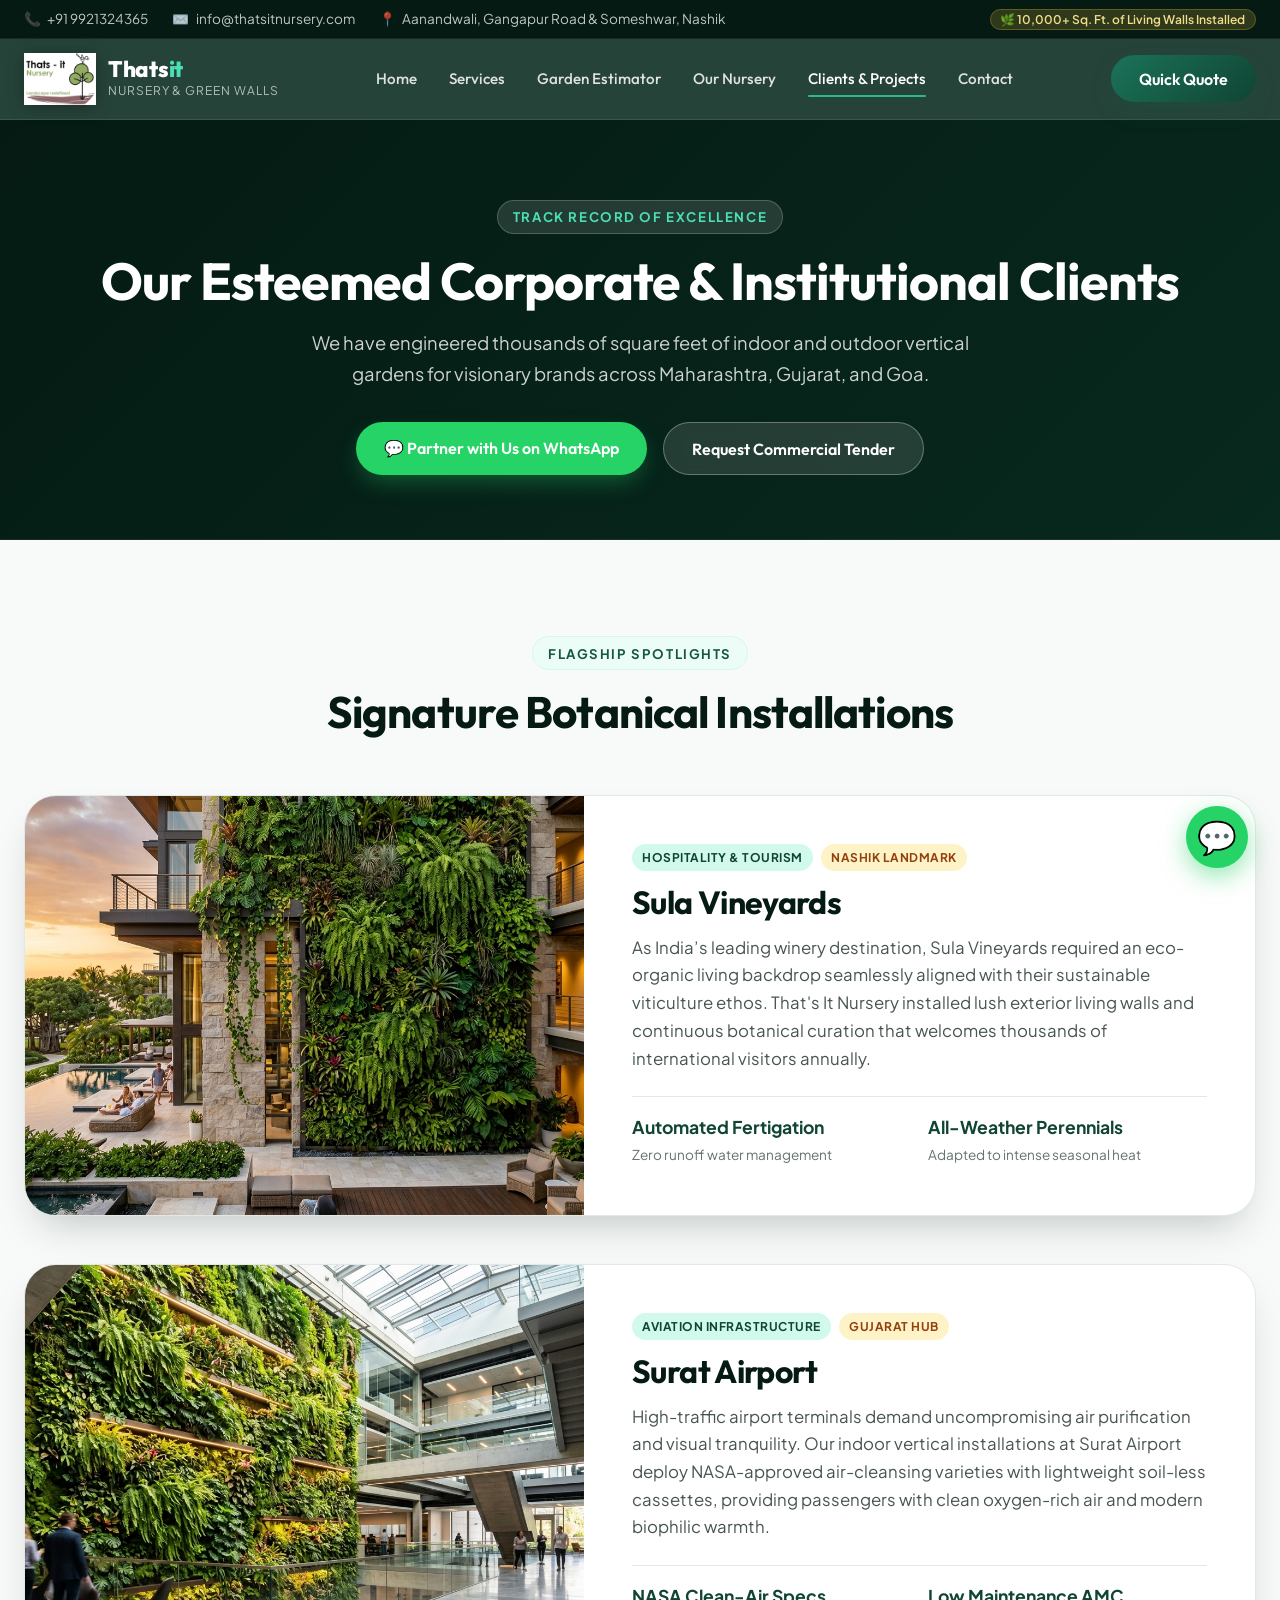
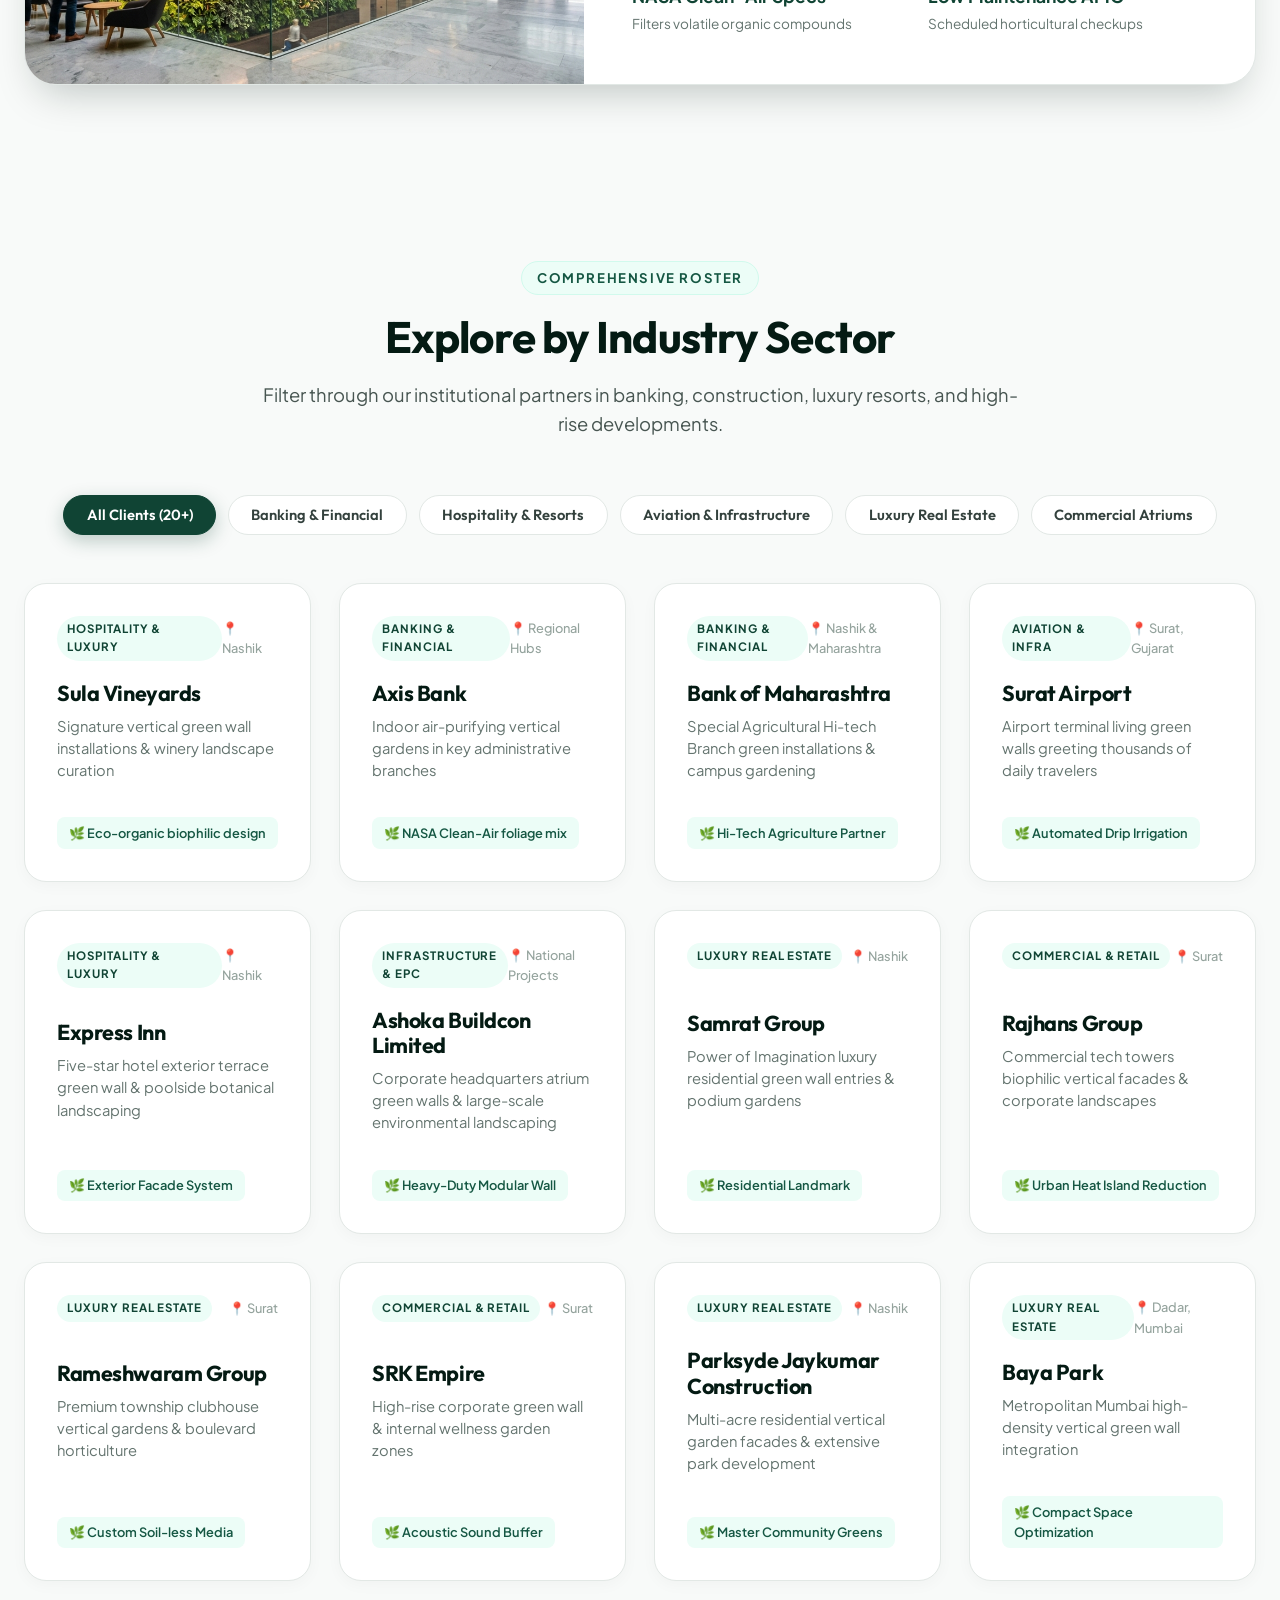
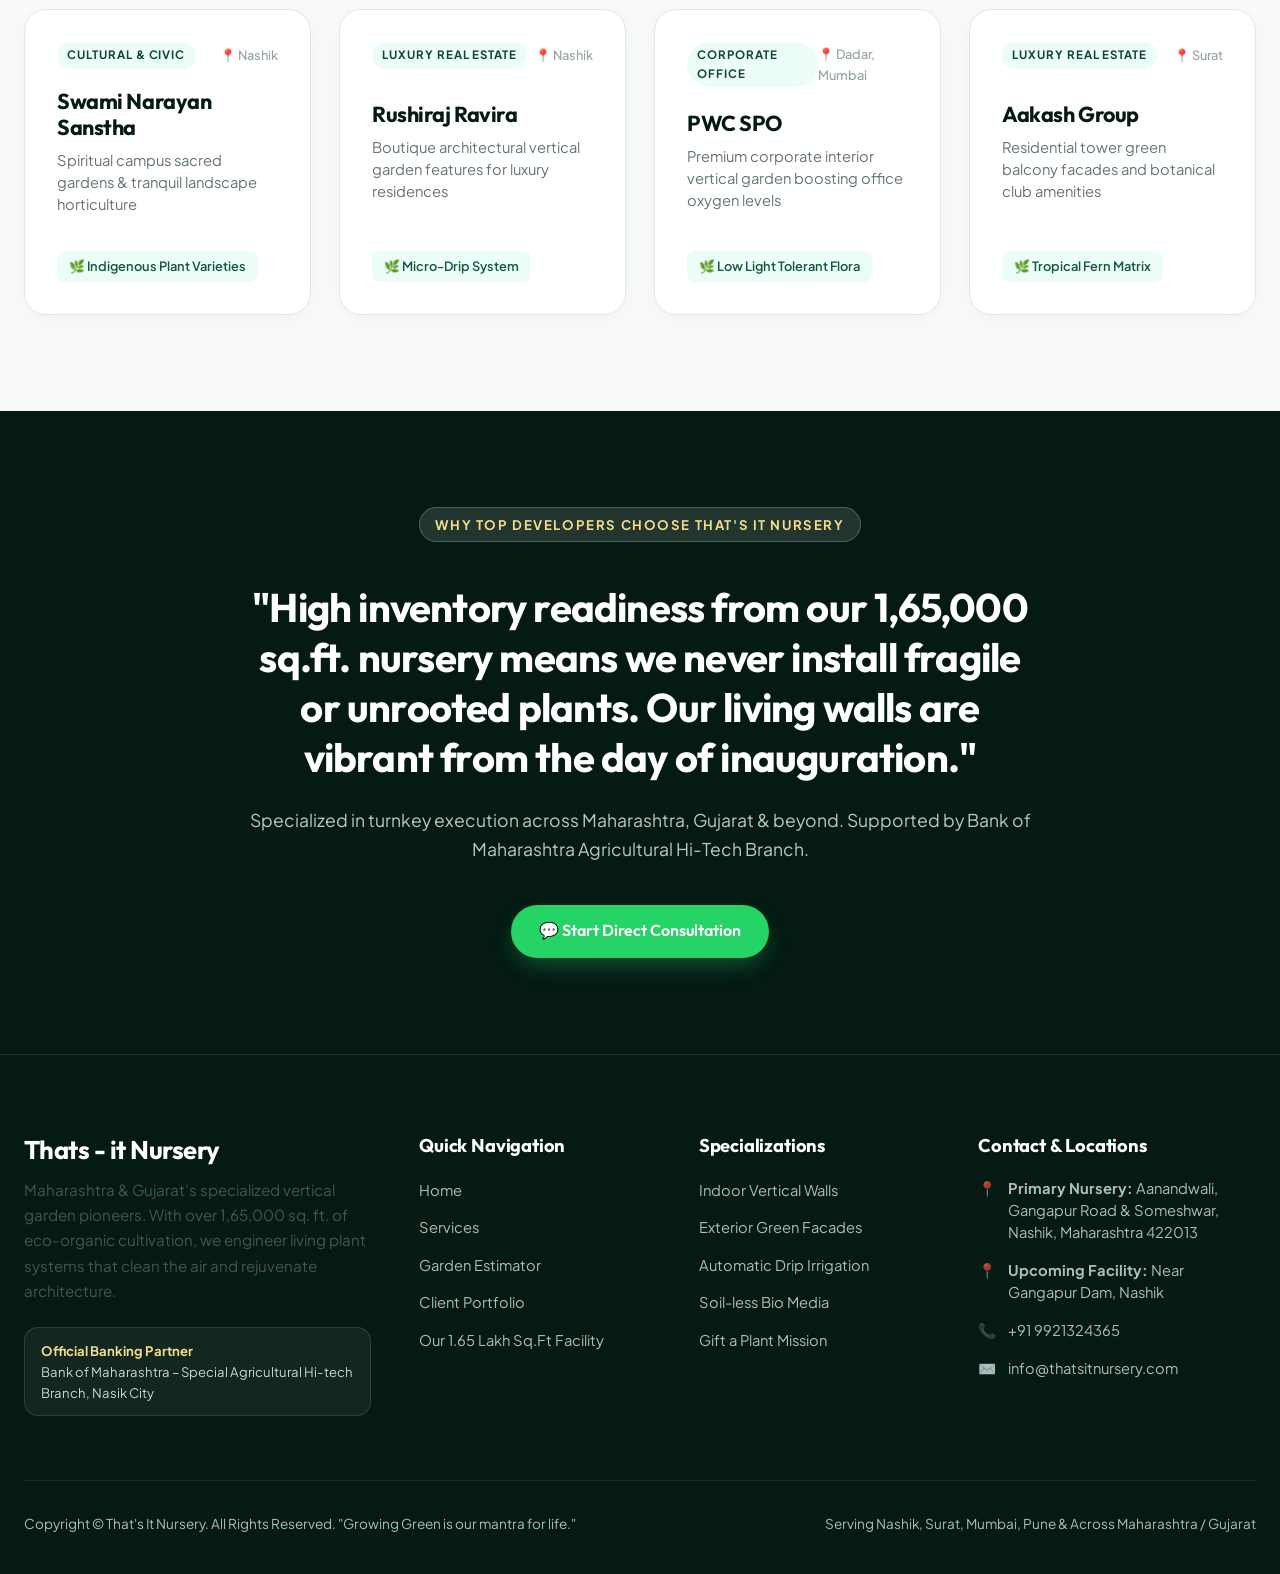
==== clients.html @ 74770546 "first commit: That's It Nursery website" ====
<!DOCTYPE html>
<html lang="en">
<head>
  <meta charset="UTF-8">
  <meta name="viewport" content="width=device-width, initial-scale=1.0">
  
  <!-- Primary SEO Meta Tags -->
  <title>Corporate & Commercial Clients | That's It Nursery Nashik & Surat</title>
  <meta name="description" content="Discover marquee vertical green wall and landscape projects executed by That's It Nursery for Sula Vineyards, Axis Bank, Surat Airport, Express Inn, and Ashoka Buildcon.">
  <meta name="keywords" content="That's It Nursery Clients, Vertical Garden Sula Vineyards, Axis Bank Green Wall, Surat Airport Living Wall, Commercial Landscaping Nashik Surat">
  <meta name="robots" content="index, follow">
  <link rel="canonical" href="https://www.thatsitnursery.com/clients/">

  <!-- Open Graph / WhatsApp Sharing -->
  <meta property="og:type" content="website">
  <meta property="og:url" content="https://www.thatsitnursery.com/clients/">
  <meta property="og:title" content="Our Esteemed Clients | Living Green Walls by That's It Nursery">
  <meta property="og:description" content="Explore high-impact architectural vertical gardens executed across Maharashtra & Gujarat for top enterprises.">
  <meta property="og:image" content="assets/images/hero_vertical_garden.jpg">

  <!-- Favicon -->
  <link rel="icon" type="image/png" href="assets/images/logo.png">

  <!-- Stylesheets -->
  <link rel="stylesheet" href="styles/main.css">
  <link rel="stylesheet" href="styles/components.css">
  <link rel="stylesheet" href="styles/animations.css">

  <style>
    .page-hero {
      background: linear-gradient(135deg, var(--emerald-950) 0%, var(--emerald-900) 100%);
      color: var(--white);
      padding: 5rem 0 4rem;
      text-align: center;
      position: relative;
      border-bottom: 1px solid rgba(255,255,255,0.08);
    }
    .page-hero-title {
      font-size: 3.25rem;
      color: var(--white);
      margin-bottom: 1rem;
    }
    .page-hero-desc {
      font-size: 1.15rem;
      color: rgba(255,255,255,0.8);
      max-width: 720px;
      margin: 0 auto 2rem;
    }
    .case-card-featured {
      background: var(--white);
      border-radius: var(--radius-xl);
      overflow: hidden;
      box-shadow: var(--glass-shadow);
      display: grid;
      grid-template-columns: 1fr 1.2fr;
      margin-bottom: 3rem;
      border: 1px solid var(--gray-200);
    }
    .case-card-img {
      height: 100%;
      min-height: 360px;
      position: relative;
    }
    .case-card-img img {
      width: 100%;
      height: 100%;
      object-fit: cover;
    }
    .case-card-content {
      padding: 3rem;
      display: flex;
      flex-direction: column;
      justify-content: center;
    }
    @media (max-width: 992px) {
      .case-card-featured {
        grid-template-columns: 1fr;
      }
      .page-hero-title {
        font-size: 2.25rem;
      }
      .case-card-content {
        padding: 2rem;
      }
    }
  </style>
</head>
<body>

  <!-- Top Contact Strip -->
  <div class="top-bar">
    <div class="container top-bar-inner">
      <div class="top-bar-links">
        <a href="tel:+919921324365" class="top-bar-item">
          <span>📞</span> +91 9921324365
        </a>
        <a href="mailto:info@thatsitnursery.com" class="top-bar-item">
          <span>✉️</span> info@thatsitnursery.com
        </a>
        <span class="top-bar-item">
          <span>📍</span> Aanandwali, Gangapur Road & Someshwar, Nashik
        </span>
      </div>
      <div>
        <span class="top-bar-badge">🌿 10,000+ Sq. Ft. of Living Walls Installed</span>
      </div>
    </div>
  </div>

  <!-- Header -->
  <header class="site-header">
    <div class="container navbar">
      <a href="index.html" class="brand-logo" aria-label="That's It Nursery Home">
        <img src="assets/images/logo.png" alt="That's It Nursery Brand Logo" width="185" height="134">
        <div class="brand-text">
          <span class="brand-name">Thats<span>it</span></span>
          <span class="brand-tagline">Nursery & Green Walls</span>
        </div>
      </a>

      <nav class="nav-menu" aria-label="Main Navigation">
        <a href="index.html" class="nav-link">Home</a>
        <a href="index.html#services" class="nav-link">Services</a>
        <a href="index.html#calculator" class="nav-link">Garden Estimator</a>
        <a href="index.html#facility" class="nav-link">Our Nursery</a>
        <a href="clients.html" class="nav-link active">Clients & Projects</a>
        <a href="#contact" class="nav-link">Contact</a>
      </nav>

      <div class="nav-cta">
        <button class="btn btn-primary open-quote-modal-btn">
          <span>Quick Quote</span>
        </button>
      </div>

      <button class="menu-toggle" aria-label="Toggle navigation menu" aria-expanded="false">
        ☰
      </button>
    </div>
  </header>

  <main>
    <!-- Page Hero -->
    <section class="page-hero">
      <div class="container">
        <span class="section-tag" style="background: rgba(255,255,255,0.12); color: var(--emerald-300); border-color: rgba(255,255,255,0.2);">
          Track Record of Excellence
        </span>
        <h1 class="page-hero-title">Our Esteemed Corporate & Institutional Clients</h1>
        <p class="page-hero-desc">
          We have engineered thousands of square feet of indoor and outdoor vertical gardens for visionary brands across Maharashtra, Gujarat, and Goa.
        </p>
        <div style="display: flex; gap: 1rem; justify-content: center; flex-wrap: wrap;">
          <a href="https://wa.me/919921324365?text=Hello%20Thats%20It%20Nursery,%20we%20are%20planning%20a%20corporate%20vertical%20garden%20project%20and%20would%20like%20to%20review%20relevant%20case%20studies." target="_blank" rel="noopener noreferrer" class="btn btn-whatsapp">
            <span>💬 Partner with Us on WhatsApp</span>
          </a>
          <button class="btn btn-outline-light open-quote-modal-btn">
            <span>Request Commercial Tender</span>
          </button>
        </div>
      </div>
    </section>

    <!-- Featured Flagship Projects -->
    <section class="section-spacing" style="padding-bottom: 2rem;">
      <div class="container">
        <div class="section-header">
          <span class="section-tag">Flagship Spotlights</span>
          <h2 class="section-title">Signature Botanical Installations</h2>
        </div>

        <!-- Spotlight 1: Hospitality & Vineyards -->
        <div class="case-card-featured fade-up-element">
          <div class="case-card-img">
            <img src="assets/images/exterior_green_wall.jpg" alt="Sula Vineyards Vertical Wall Landscaping by That's It Nursery">
          </div>
          <div class="case-card-content">
            <div style="display: flex; gap: 0.5rem; margin-bottom: 0.75rem;">
              <span class="badge badge-emerald">Hospitality & Tourism</span>
              <span class="badge badge-gold">Nashik Landmark</span>
            </div>
            <h3 style="font-size: 2rem; color: var(--emerald-950); margin-bottom: 0.75rem;">Sula Vineyards</h3>
            <p style="color: var(--gray-600); margin-bottom: 1.5rem; line-height: 1.65;">
              As India’s leading winery destination, Sula Vineyards required an eco-organic living backdrop seamlessly aligned with their sustainable viticulture ethos. That's It Nursery installed lush exterior living walls and continuous botanical curation that welcomes thousands of international visitors annually.
            </p>
            <div style="display: grid; grid-template-columns: repeat(2, 1fr); gap: 1rem; padding-top: 1rem; border-top: 1px solid var(--gray-200);">
              <div>
                <strong style="color: var(--emerald-800); font-size: 1.1rem; display: block;">Automated Fertigation</strong>
                <span style="font-size: 0.85rem; color: var(--gray-500);">Zero runoff water management</span>
              </div>
              <div>
                <strong style="color: var(--emerald-800); font-size: 1.1rem; display: block;">All-Weather Perennials</strong>
                <span style="font-size: 0.85rem; color: var(--gray-500);">Adapted to intense seasonal heat</span>
              </div>
            </div>
          </div>
        </div>

        <!-- Spotlight 2: Aviation & Infrastructure -->
        <div class="case-card-featured fade-up-element">
          <div class="case-card-content" style="order: 2;">
            <div style="display: flex; gap: 0.5rem; margin-bottom: 0.75rem;">
              <span class="badge badge-emerald">Aviation Infrastructure</span>
              <span class="badge badge-gold">Gujarat Hub</span>
            </div>
            <h3 style="font-size: 2rem; color: var(--emerald-950); margin-bottom: 0.75rem;">Surat Airport</h3>
            <p style="color: var(--gray-600); margin-bottom: 1.5rem; line-height: 1.65;">
              High-traffic airport terminals demand uncompromising air purification and visual tranquility. Our indoor vertical installations at Surat Airport deploy NASA-approved air-cleansing varieties with lightweight soil-less cassettes, providing passengers with clean oxygen-rich air and modern biophilic warmth.
            </p>
            <div style="display: grid; grid-template-columns: repeat(2, 1fr); gap: 1rem; padding-top: 1rem; border-top: 1px solid var(--gray-200);">
              <div>
                <strong style="color: var(--emerald-800); font-size: 1.1rem; display: block;">NASA Clean-Air Specs</strong>
                <span style="font-size: 0.85rem; color: var(--gray-500);">Filters volatile organic compounds</span>
              </div>
              <div>
                <strong style="color: var(--emerald-800); font-size: 1.1rem; display: block;">Low Maintenance AMC</strong>
                <span style="font-size: 0.85rem; color: var(--gray-500);">Scheduled horticultural checkups</span>
              </div>
            </div>
          </div>
          <div class="case-card-img" style="order: 1;">
            <img src="assets/images/hero_vertical_garden.jpg" alt="Surat Airport Vertical Wall Installation by That's It Nursery">
          </div>
        </div>
      </div>
    </section>

    <!-- Complete Client Directory with Interactive Filters -->
    <section class="section-spacing clients-section" id="client-directory">
      <div class="container">
        <div class="section-header">
          <span class="section-tag">Comprehensive Roster</span>
          <h2 class="section-title">Explore by Industry Sector</h2>
          <p class="section-subtitle">
            Filter through our institutional partners in banking, construction, luxury resorts, and high-rise developments.
          </p>
        </div>

        <div class="client-filter-bar">
          <button class="filter-btn active" data-filter="all">All Clients (20+)</button>
          <button class="filter-btn" data-filter="banking">Banking & Financial</button>
          <button class="filter-btn" data-filter="hospitality">Hospitality & Resorts</button>
          <button class="filter-btn" data-filter="infrastructure">Aviation & Infrastructure</button>
          <button class="filter-btn" data-filter="real-estate">Luxury Real Estate</button>
          <button class="filter-btn" data-filter="commercial">Commercial Atriums</button>
        </div>

        <div class="clients-grid" id="clients-grid-container">
          <!-- Populated by js/clients.js -->
        </div>
      </div>
    </section>

    <!-- Client Testimonial & Value Statement -->
    <section class="section-spacing" style="background: var(--emerald-950); color: var(--white);">
      <div class="container" style="text-align: center; max-width: 840px;">
        <span class="section-tag" style="background: rgba(255,255,255,0.12); color: var(--gold-300); border-color: rgba(255,255,255,0.2);">
          Why Top Developers Choose That's It Nursery
        </span>
        <h2 style="font-size: 2.5rem; color: var(--white); margin: 1.5rem 0; line-height: 1.25;">
          "High inventory readiness from our 1,65,000 sq.ft. nursery means we never install fragile or unrooted plants. Our living walls are vibrant from the day of inauguration."
        </h2>
        <p style="color: rgba(255,255,255,0.75); font-size: 1.1rem; margin-bottom: 2.5rem;">
          Specialized in turnkey execution across Maharashtra, Gujarat & beyond. Supported by Bank of Maharashtra Agricultural Hi-Tech Branch.
        </p>
        <a href="https://wa.me/919921324365?text=Hello%20Thats%20It%20Nursery,%20we%20want%20to%20discuss%20a%20green%20wall%20tender/project." target="_blank" rel="noopener noreferrer" class="btn btn-whatsapp">
          <span>💬 Start Direct Consultation</span>
        </a>
      </div>
    </section>

    <!-- Modal Dialog -->
    <div class="modal-overlay" id="quote-modal" role="dialog" aria-modal="true">
      <div class="modal-card">
        <button class="modal-close-btn close-quote-modal-btn" aria-label="Close dialog">✕</button>
        <h3 class="modal-title">Request a Commercial Quote</h3>
        <p class="modal-subtitle">Direct line to our senior landscape architects and horticulture specialists.</p>

        <form id="quick-quote-form">
          <div class="form-group">
            <label for="quote-name" class="form-label">Full Name / Company Name *</label>
            <input type="text" id="quote-name" class="form-input" placeholder="e.g. Sula Vineyards / Rajhans" required>
          </div>

          <div class="form-group">
            <label for="quote-phone" class="form-label">Phone / WhatsApp *</label>
            <input type="tel" id="quote-phone" class="form-input" placeholder="e.g. +91 9921324365" required>
          </div>

          <div class="form-group">
            <label for="quote-service" class="form-label">Project Scope *</label>
            <select id="quote-service" class="form-select" required>
              <option value="Commercial Vertical Garden Wall">Commercial Living Green Wall</option>
              <option value="Residential Living Green Wall">Residential Living Green Wall</option>
              <option value="Township Master Landscape">Township / Resort Master Landscaping</option>
              <option value="Gift a Plant Corporate Program">"Gift a Plant" Corporate Program</option>
            </select>
          </div>

          <div class="form-group">
            <label for="quote-dimensions" class="form-label">Approximate Area (Sq.Ft.)</label>
            <input type="text" id="quote-dimensions" class="form-input" placeholder="e.g. 500 sq.ft.">
          </div>

          <div class="form-group">
            <label for="quote-notes" class="form-label">Project Details</label>
            <textarea id="quote-notes" class="form-textarea" rows="3" placeholder="Location, indoor/outdoor, timeframe"></textarea>
          </div>

          <button type="submit" class="btn btn-whatsapp" style="width: 100%;">
            <span>💬 Send Inquiry via WhatsApp</span>
          </button>
        </form>
      </div>
    </div>
  </main>

  <!-- Floating WhatsApp Action Button -->
  <a href="https://wa.me/919921324365?text=Hello%20Thats%20It%20Nursery,%20I%20am%20interested%20in%20your%20vertical%20gardens%20and%20nursery%20services." target="_blank" rel="noopener noreferrer" class="floating-whatsapp pulse-animation" aria-label="Chat on WhatsApp">
    💬
  </a>

  <!-- Footer -->
  <footer class="site-footer" id="contact">
    <div class="container">
      <div class="footer-grid">
        <div>
          <h3 class="footer-brand-title">Thats - it Nursery</h3>
          <p class="footer-text">
            Maharashtra & Gujarat's specialized vertical garden pioneers. With over 1,65,000 sq. ft. of eco-organic cultivation, we engineer living plant systems that clean the air and rejuvenate architecture.
          </p>
          <div class="footer-banker-badge">
            <strong>Official Banking Partner</strong>
            Bank of Maharashtra – Special Agricultural Hi-tech Branch, Nasik City
          </div>
        </div>

        <div>
          <h4 class="footer-heading">Quick Navigation</h4>
          <ul class="footer-links-list">
            <li><a href="index.html">Home</a></li>
            <li><a href="index.html#services">Services</a></li>
            <li><a href="index.html#calculator">Garden Estimator</a></li>
            <li><a href="clients.html">Client Portfolio</a></li>
            <li><a href="index.html#facility">Our 1.65 Lakh Sq.Ft Facility</a></li>
          </ul>
        </div>

        <div>
          <h4 class="footer-heading">Specializations</h4>
          <ul class="footer-links-list">
            <li><a href="index.html#services">Indoor Vertical Walls</a></li>
            <li><a href="index.html#services">Exterior Green Facades</a></li>
            <li><a href="index.html#services">Automatic Drip Irrigation</a></li>
            <li><a href="index.html#services">Soil-less Bio Media</a></li>
            <li><a href="index.html#services">Gift a Plant Mission</a></li>
          </ul>
        </div>

        <div>
          <h4 class="footer-heading">Contact & Locations</h4>
          <div class="footer-contact-list">
            <div class="footer-contact-item">
              <span>📍</span>
              <span><strong>Primary Nursery:</strong> Aanandwali, Gangapur Road & Someshwar, Nashik, Maharashtra 422013</span>
            </div>
            <div class="footer-contact-item">
              <span>📍</span>
              <span><strong>Upcoming Facility:</strong> Near Gangapur Dam, Nashik</span>
            </div>
            <div class="footer-contact-item">
              <span>📞</span>
              <span><a href="tel:+919921324365">+91 9921324365</a></span>
            </div>
            <div class="footer-contact-item">
              <span>✉️</span>
              <span><a href="mailto:info@thatsitnursery.com">info@thatsitnursery.com</a></span>
            </div>
          </div>
        </div>
      </div>

      <div class="footer-bottom">
        <div>
          Copyright © That's It Nursery. All Rights Reserved. "Growing Green is our mantra for life."
        </div>
        <div>
          Serving Nashik, Surat, Mumbai, Pune & Across Maharashtra / Gujarat
        </div>
      </div>
    </div>
  </footer>

  <!-- Scripts -->
  <script src="js/app.js"></script>
  <script src="js/clients.js"></script>
  <script src="js/quote-modal.js"></script>
</body>
</html>
---- styles/main.css ----
/* ==========================================================================
   THAT'S IT NURSERY - CORE DESIGN SYSTEM & TOKENS
   ========================================================================== */

@import url('https://fonts.googleapis.com/css2?family=Outfit:wght@400;500;600;700;800&family=Plus+Jakarta+Sans:wght@300;400;500;600;700&display=swap');

:root {
  /* Botanical Luxury Color System */
  --emerald-950: #041a13;
  --emerald-900: #08291e;
  --emerald-850: #0c3629;
  --emerald-800: #104434;
  --emerald-700: #155743;
  --emerald-600: #1b7359;
  --emerald-500: #229372;
  --emerald-400: #2cb88f;
  --emerald-300: #4ae0b4;
  --emerald-100: #d1faed;
  --emerald-50:  #ecfdf7;

  /* Earth & Gold Accents */
  --gold-500: #d4af37;
  --gold-400: #e5c358;
  --gold-300: #f3dc8a;
  --earth-warm: #f6f4ee;
  --earth-sand: #ece7db;

  /* Neutrals */
  --white: #ffffff;
  --gray-50: #f8faf9;
  --gray-100: #f0f4f2;
  --gray-200: #e2e8e5;
  --gray-300: #cbd5d1;
  --gray-400: #94a39d;
  --gray-500: #64746f;
  --gray-600: #475551;
  --gray-700: #33413d;
  --gray-800: #1e2926;
  --gray-900: #0f1715;

  /* Glassmorphism Surface Tokens */
  --glass-bg: rgba(8, 41, 30, 0.75);
  --glass-bg-card: rgba(255, 255, 255, 0.85);
  --glass-border: rgba(255, 255, 255, 0.15);
  --glass-shadow: 0 20px 40px -15px rgba(4, 26, 19, 0.25);
  --glass-shadow-lg: 0 25px 60px -15px rgba(4, 26, 19, 0.35);

  /* Typography */
  --font-heading: 'Outfit', -apple-system, BlinkMacSystemFont, 'Segoe UI', Roboto, sans-serif;
  --font-body: 'Plus Jakarta Sans', -apple-system, BlinkMacSystemFont, 'Segoe UI', Roboto, sans-serif;

  /* Layout & Spacing */
  --container-max: 1280px;
  --radius-sm: 8px;
  --radius-md: 14px;
  --radius-lg: 22px;
  --radius-xl: 32px;
  --radius-full: 9999px;

  /* Transitions */
  --transition-fast: 0.18s cubic-bezier(0.16, 1, 0.3, 1);
  --transition-base: 0.28s cubic-bezier(0.16, 1, 0.3, 1);
  --transition-smooth: 0.45s cubic-bezier(0.16, 1, 0.3, 1);
}

/* Base Reset */
*, *::before, *::after {
  box-sizing: border-box;
  margin: 0;
  padding: 0;
}

html {
  scroll-behavior: smooth;
  font-size: 16px;
  -webkit-font-smoothing: antialiased;
  -moz-osx-font-smoothing: grayscale;
}

body {
  font-family: var(--font-body);
  background-color: var(--gray-50);
  color: var(--gray-800);
  line-height: 1.6;
  overflow-x: hidden;
}

/* Typography Defaults */
h1, h2, h3, h4, h5, h6 {
  font-family: var(--font-heading);
  color: var(--emerald-950);
  line-height: 1.2;
  letter-spacing: -0.02em;
  font-weight: 700;
}

p {
  color: var(--gray-600);
  font-size: 1.05rem;
  line-height: 1.68;
}

a {
  color: inherit;
  text-decoration: none;
  transition: color var(--transition-fast);
}

img {
  max-width: 100%;
  height: auto;
  display: block;
}

ul {
  list-style: none;
}

/* Container & Grid Utilities */
.container {
  width: 100%;
  max-width: var(--container-max);
  margin-left: auto;
  margin-right: auto;
  padding-left: 1.5rem;
  padding-right: 1.5rem;
}

.section-spacing {
  padding-top: 6rem;
  padding-bottom: 6rem;
}

@media (max-width: 768px) {
  .section-spacing {
    padding-top: 4rem;
    padding-bottom: 4rem;
  }
}

/* Section Header Utility */
.section-header {
  text-align: center;
  max-width: 760px;
  margin-left: auto;
  margin-right: auto;
  margin-bottom: 3.5rem;
}

.section-tag {
  display: inline-flex;
  align-items: center;
  gap: 0.5rem;
  font-size: 0.825rem;
  font-weight: 700;
  text-transform: uppercase;
  letter-spacing: 0.12em;
  padding: 0.35rem 0.95rem;
  border-radius: var(--radius-full);
  background-color: var(--emerald-50);
  color: var(--emerald-700);
  border: 1px solid var(--emerald-100);
  margin-bottom: 1rem;
}

.section-title {
  font-size: 2.75rem;
  margin-bottom: 1rem;
  color: var(--emerald-950);
}

.section-subtitle {
  font-size: 1.15rem;
  color: var(--gray-600);
  line-height: 1.6;
}

@media (max-width: 768px) {
  .section-title {
    font-size: 2rem;
  }
  .section-subtitle {
    font-size: 1rem;
  }
}

/* Button System */
.btn {
  display: inline-flex;
  align-items: center;
  justify-content: center;
  gap: 0.6rem;
  font-family: var(--font-heading);
  font-weight: 600;
  font-size: 1rem;
  padding: 0.85rem 1.75rem;
  border-radius: var(--radius-full);
  cursor: pointer;
  border: none;
  transition: all var(--transition-fast);
  white-space: nowrap;
}

.btn-primary {
  background: linear-gradient(135deg, var(--emerald-600) 0%, var(--emerald-800) 100%);
  color: var(--white);
  box-shadow: 0 10px 24px -6px rgba(21, 87, 67, 0.45);
}

.btn-primary:hover {
  transform: translateY(-2px);
  box-shadow: 0 14px 28px -6px rgba(21, 87, 67, 0.6);
  background: linear-gradient(135deg, var(--emerald-500) 0%, var(--emerald-700) 100%);
}

.btn-gold {
  background: linear-gradient(135deg, var(--gold-400) 0%, var(--gold-500) 100%);
  color: var(--emerald-950);
  box-shadow: 0 10px 24px -6px rgba(212, 175, 55, 0.45);
}

.btn-gold:hover {
  transform: translateY(-2px);
  box-shadow: 0 14px 30px -6px rgba(212, 175, 55, 0.65);
}

.btn-outline-light {
  background: rgba(255, 255, 255, 0.12);
  color: var(--white);
  border: 1px solid rgba(255, 255, 255, 0.3);
  backdrop-filter: blur(8px);
}

.btn-outline-light:hover {
  background: rgba(255, 255, 255, 0.25);
  border-color: var(--white);
  transform: translateY(-2px);
}

.btn-outline-dark {
  background: transparent;
  color: var(--emerald-800);
  border: 1.5px solid var(--emerald-800);
}

.btn-outline-dark:hover {
  background: var(--emerald-50);
  transform: translateY(-2px);
}

.btn-whatsapp {
  background: #25d366;
  color: var(--white);
  box-shadow: 0 10px 24px -6px rgba(37, 211, 102, 0.4);
}

.btn-whatsapp:hover {
  background: #20ba5a;
  transform: translateY(-2px);
  box-shadow: 0 14px 28px -6px rgba(37, 211, 102, 0.6);
}

/* Badge Utilities */
.badge {
  display: inline-flex;
  align-items: center;
  padding: 0.25rem 0.65rem;
  border-radius: var(--radius-full);
  font-size: 0.75rem;
  font-weight: 700;
  letter-spacing: 0.04em;
  text-transform: uppercase;
}

.badge-emerald {
  background-color: var(--emerald-100);
  color: var(--emerald-800);
}

.badge-gold {
  background-color: #fef3c7;
  color: #92400e;
}
---- styles/components.css ----
/* ==========================================================================
   THAT'S IT NURSERY - COMPONENT STYLES
   ========================================================================== */

/* Top Information Strip */
.top-bar {
  background-color: var(--emerald-950);
  color: rgba(255, 255, 255, 0.75);
  font-size: 0.85rem;
  padding: 0.5rem 0;
  border-bottom: 1px solid rgba(255, 255, 255, 0.08);
}

.top-bar-inner {
  display: flex;
  justify-content: space-between;
  align-items: center;
  flex-wrap: wrap;
  gap: 1rem;
}

.top-bar-links {
  display: flex;
  align-items: center;
  gap: 1.5rem;
}

.top-bar-item {
  display: inline-flex;
  align-items: center;
  gap: 0.4rem;
  transition: color var(--transition-fast);
}

.top-bar-item:hover {
  color: var(--emerald-300);
}

.top-bar-badge {
  background: rgba(212, 175, 55, 0.2);
  color: var(--gold-300);
  padding: 0.15rem 0.6rem;
  border-radius: var(--radius-full);
  font-size: 0.75rem;
  font-weight: 600;
  border: 1px solid rgba(212, 175, 55, 0.3);
}

@media (max-width: 768px) {
  .top-bar {
    display: none;
  }
}

/* Glassmorphic Navbar */
.site-header {
  position: sticky;
  top: 0;
  z-index: 1000;
  background: rgba(8, 41, 30, 0.88);
  backdrop-filter: blur(16px);
  -webkit-backdrop-filter: blur(16px);
  border-bottom: 1px solid rgba(255, 255, 255, 0.1);
  transition: all var(--transition-base);
}

.site-header.scrolled {
  background: rgba(4, 26, 19, 0.96);
  box-shadow: 0 10px 30px rgba(0, 0, 0, 0.3);
}

.navbar {
  display: flex;
  align-items: center;
  justify-content: space-between;
  height: 80px;
}

.brand-logo {
  display: flex;
  align-items: center;
  gap: 0.75rem;
}

.brand-logo img {
  height: 52px;
  width: auto;
  object-fit: contain;
  filter: drop-shadow(0 2px 8px rgba(0,0,0,0.3));
}

.brand-text {
  display: flex;
  flex-direction: column;
}

.brand-name {
  font-family: var(--font-heading);
  font-size: 1.4rem;
  font-weight: 800;
  color: var(--white);
  letter-spacing: -0.01em;
  line-height: 1.1;
}

.brand-name span {
  color: var(--emerald-300);
}

.brand-tagline {
  font-size: 0.75rem;
  color: rgba(255, 255, 255, 0.65);
  letter-spacing: 0.08em;
  text-transform: uppercase;
}

.nav-menu {
  display: flex;
  align-items: center;
  gap: 2rem;
}

.nav-link {
  font-family: var(--font-heading);
  font-weight: 500;
  font-size: 0.95rem;
  color: rgba(255, 255, 255, 0.85);
  position: relative;
  padding: 0.4rem 0;
  transition: color var(--transition-fast);
}

.nav-link::after {
  content: '';
  position: absolute;
  bottom: 0;
  left: 0;
  width: 0;
  height: 2px;
  background: var(--emerald-400);
  transition: width var(--transition-fast);
  border-radius: var(--radius-full);
}

.nav-link:hover,
.nav-link.active {
  color: var(--white);
}

.nav-link:hover::after,
.nav-link.active::after {
  width: 100%;
}

.nav-cta {
  display: flex;
  align-items: center;
  gap: 0.75rem;
}

.menu-toggle {
  display: none;
  background: none;
  border: none;
  color: var(--white);
  font-size: 1.6rem;
  cursor: pointer;
  padding: 0.4rem;
}

@media (max-width: 992px) {
  .nav-menu {
    position: fixed;
    top: 80px;
    left: 0;
    width: 100%;
    background: rgba(4, 26, 19, 0.98);
    backdrop-filter: blur(20px);
    flex-direction: column;
    align-items: flex-start;
    padding: 2rem;
    gap: 1.5rem;
    border-bottom: 1px solid rgba(255, 255, 255, 0.1);
    transform: translateY(-120%);
    transition: transform var(--transition-smooth);
  }

  .nav-menu.open {
    transform: translateY(0);
  }

  .menu-toggle {
    display: block;
  }

  .nav-cta {
    display: none;
  }
}

/* ==========================================================================
   HERO SECTION
   ========================================================================== */
.hero-section {
  position: relative;
  min-height: 90vh;
  display: flex;
  align-items: center;
  background-color: var(--emerald-950);
  overflow: hidden;
  color: var(--white);
}

.hero-backdrop {
  position: absolute;
  top: 0;
  left: 0;
  width: 100%;
  height: 100%;
  object-fit: cover;
  opacity: 0.38;
  filter: saturate(1.15) contrast(1.1);
  transform: scale(1.02);
}

.hero-overlay {
  position: absolute;
  top: 0;
  left: 0;
  width: 100%;
  height: 100%;
  background: linear-gradient(
    135deg,
    rgba(4, 26, 19, 0.95) 0%,
    rgba(8, 41, 30, 0.8) 50%,
    rgba(4, 26, 19, 0.92) 100%
  );
}

.hero-content {
  position: relative;
  z-index: 10;
  max-width: 820px;
  padding: 4rem 0;
}

.hero-tag {
  display: inline-flex;
  align-items: center;
  gap: 0.6rem;
  background: rgba(44, 184, 143, 0.18);
  border: 1px solid rgba(74, 224, 180, 0.35);
  color: var(--emerald-300);
  font-size: 0.85rem;
  font-weight: 600;
  padding: 0.4rem 1.1rem;
  border-radius: var(--radius-full);
  margin-bottom: 1.5rem;
  backdrop-filter: blur(8px);
}

.hero-title {
  font-size: 3.85rem;
  font-weight: 800;
  color: var(--white);
  line-height: 1.12;
  margin-bottom: 1.5rem;
  letter-spacing: -0.03em;
}

.hero-title span.highlight {
  background: linear-gradient(135deg, #a7f3d0 0%, #34d399 50%, #10b981 100%);
  -webkit-background-clip: text;
  -webkit-text-fill-color: transparent;
}

.hero-desc {
  font-size: 1.25rem;
  color: rgba(255, 255, 255, 0.85);
  margin-bottom: 2.5rem;
  line-height: 1.7;
  max-width: 680px;
}

.hero-actions {
  display: flex;
  align-items: center;
  gap: 1.25rem;
  flex-wrap: wrap;
  margin-bottom: 3.5rem;
}

/* Floating Stats Bar */
.hero-stats-grid {
  display: grid;
  grid-template-columns: repeat(4, 1fr);
  gap: 1.5rem;
  background: rgba(255, 255, 255, 0.06);
  border: 1px solid rgba(255, 255, 255, 0.12);
  border-radius: var(--radius-lg);
  padding: 1.5rem 2rem;
  backdrop-filter: blur(14px);
}

.hero-stat-item {
  display: flex;
  flex-direction: column;
}

.hero-stat-number {
  font-family: var(--font-heading);
  font-size: 2.2rem;
  font-weight: 800;
  color: var(--emerald-300);
  line-height: 1;
  margin-bottom: 0.35rem;
}

.hero-stat-label {
  font-size: 0.85rem;
  color: rgba(255, 255, 255, 0.7);
  font-weight: 500;
  line-height: 1.3;
}

@media (max-width: 992px) {
  .hero-title {
    font-size: 2.85rem;
  }
  .hero-stats-grid {
    grid-template-columns: repeat(2, 1fr);
  }
}

@media (max-width: 576px) {
  .hero-title {
    font-size: 2.25rem;
  }
  .hero-stats-grid {
    grid-template-columns: 1fr;
    gap: 1rem;
    padding: 1.2rem;
  }
}

/* ==========================================================================
   SCIENTIFIC PILLARS / VERTICAL GREEN WALL ADVANTAGES
   ========================================================================== */
.pillars-section {
  background-color: var(--white);
}

.pillars-grid {
  display: grid;
  grid-template-columns: repeat(auto-fit, minmax(280px, 1fr));
  gap: 2rem;
}

.pillar-card {
  background: var(--gray-50);
  border: 1px solid var(--gray-200);
  border-radius: var(--radius-lg);
  padding: 2.25rem;
  transition: all var(--transition-base);
  position: relative;
  overflow: hidden;
}

.pillar-card::before {
  content: '';
  position: absolute;
  top: 0;
  left: 0;
  width: 4px;
  height: 0;
  background: var(--emerald-500);
  transition: height var(--transition-fast);
}

.pillar-card:hover {
  transform: translateY(-6px);
  border-color: var(--emerald-300);
  box-shadow: var(--glass-shadow);
}

.pillar-card:hover::before {
  height: 100%;
}

.pillar-icon {
  width: 58px;
  height: 58px;
  background: var(--emerald-100);
  color: var(--emerald-700);
  display: flex;
  align-items: center;
  justify-content: center;
  border-radius: var(--radius-md);
  font-size: 1.75rem;
  margin-bottom: 1.5rem;
}

.pillar-title {
  font-size: 1.35rem;
  margin-bottom: 0.75rem;
  color: var(--emerald-950);
}

.pillar-text {
  font-size: 0.98rem;
  color: var(--gray-600);
  line-height: 1.6;
}

/* ==========================================================================
   INTERACTIVE VERTICAL GARDEN CALCULATOR
   ========================================================================== */
.calculator-section {
  background: linear-gradient(135deg, var(--emerald-950) 0%, var(--emerald-900) 100%);
  color: var(--white);
  position: relative;
  overflow: hidden;
}

.calc-container {
  display: grid;
  grid-template-columns: 1.2fr 1fr;
  gap: 3rem;
  align-items: center;
  background: rgba(255, 255, 255, 0.05);
  border: 1px solid rgba(255, 255, 255, 0.12);
  border-radius: var(--radius-xl);
  padding: 3.5rem;
  backdrop-filter: blur(16px);
}

.calc-form-group {
  margin-bottom: 2rem;
}

.calc-label {
  display: flex;
  justify-content: space-between;
  font-family: var(--font-heading);
  font-weight: 600;
  margin-bottom: 0.75rem;
  color: var(--white);
  font-size: 1.05rem;
}

.calc-label-val {
  color: var(--emerald-300);
  font-weight: 700;
}

.calc-slider {
  width: 100%;
  height: 8px;
  background: rgba(255, 255, 255, 0.15);
  border-radius: var(--radius-full);
  outline: none;
  -webkit-appearance: none;
  cursor: pointer;
}

.calc-slider::-webkit-slider-thumb {
  -webkit-appearance: none;
  width: 24px;
  height: 24px;
  background: var(--emerald-400);
  border: 3px solid var(--white);
  border-radius: 50%;
  box-shadow: 0 2px 10px rgba(0,0,0,0.3);
  cursor: pointer;
  transition: transform var(--transition-fast);
}

.calc-slider::-webkit-slider-thumb:hover {
  transform: scale(1.2);
}

.calc-type-selector {
  display: grid;
  grid-template-columns: repeat(3, 1fr);
  gap: 0.75rem;
}

.calc-type-btn {
  background: rgba(255, 255, 255, 0.08);
  border: 1px solid rgba(255, 255, 255, 0.15);
  color: rgba(255, 255, 255, 0.8);
  padding: 0.85rem 0.5rem;
  border-radius: var(--radius-md);
  font-family: var(--font-heading);
  font-size: 0.9rem;
  font-weight: 600;
  text-align: center;
  cursor: pointer;
  transition: all var(--transition-fast);
}

.calc-type-btn.active,
.calc-type-btn:hover {
  background: var(--emerald-600);
  color: var(--white);
  border-color: var(--emerald-400);
  box-shadow: 0 4px 15px rgba(27, 115, 89, 0.4);
}

.calc-result-card {
  background: rgba(4, 26, 19, 0.85);
  border: 1px solid rgba(74, 224, 180, 0.3);
  border-radius: var(--radius-lg);
  padding: 2.5rem;
  box-shadow: 0 20px 50px rgba(0, 0, 0, 0.4);
}

.calc-result-badge {
  display: inline-block;
  background: rgba(212, 175, 55, 0.2);
  color: var(--gold-300);
  font-size: 0.8rem;
  font-weight: 700;
  letter-spacing: 0.08em;
  text-transform: uppercase;
  padding: 0.3rem 0.8rem;
  border-radius: var(--radius-full);
  margin-bottom: 1.25rem;
}

.calc-result-price {
  font-family: var(--font-heading);
  font-size: 2.75rem;
  font-weight: 800;
  color: var(--white);
  line-height: 1;
  margin-bottom: 0.5rem;
}

.calc-result-sub {
  font-size: 0.9rem;
  color: rgba(255, 255, 255, 0.6);
  margin-bottom: 2rem;
}

.calc-metrics-row {
  display: grid;
  grid-template-columns: repeat(2, 1fr);
  gap: 1.25rem;
  padding: 1.25rem 0;
  border-top: 1px solid rgba(255, 255, 255, 0.1);
  border-bottom: 1px solid rgba(255, 255, 255, 0.1);
  margin-bottom: 2rem;
}

.calc-metric-item strong {
  display: block;
  font-family: var(--font-heading);
  font-size: 1.35rem;
  color: var(--emerald-300);
}

.calc-metric-item span {
  font-size: 0.85rem;
  color: rgba(255, 255, 255, 0.65);
}

@media (max-width: 992px) {
  .calc-container {
    grid-template-columns: 1fr;
    padding: 2rem;
  }
}

/* ==========================================================================
   MARQUEE CLIENT SHOWCASE & FILTERABLE GRID
   ========================================================================== */
.clients-section {
  background-color: var(--gray-50);
}

.client-filter-bar {
  display: flex;
  align-items: center;
  justify-content: center;
  gap: 0.75rem;
  flex-wrap: wrap;
  margin-bottom: 3rem;
}

.filter-btn {
  background: var(--white);
  color: var(--gray-700);
  border: 1px solid var(--gray-200);
  padding: 0.6rem 1.4rem;
  border-radius: var(--radius-full);
  font-family: var(--font-heading);
  font-weight: 600;
  font-size: 0.92rem;
  cursor: pointer;
  transition: all var(--transition-fast);
}

.filter-btn.active,
.filter-btn:hover {
  background: var(--emerald-800);
  color: var(--white);
  border-color: var(--emerald-800);
  box-shadow: 0 6px 18px rgba(16, 68, 52, 0.25);
}

.clients-grid {
  display: grid;
  grid-template-columns: repeat(auto-fill, minmax(280px, 1fr));
  gap: 1.75rem;
}

.client-card {
  background: var(--white);
  border: 1px solid var(--gray-200);
  border-radius: var(--radius-lg);
  padding: 2rem;
  display: flex;
  flex-direction: column;
  justify-content: space-between;
  transition: all var(--transition-base);
  box-shadow: 0 4px 15px rgba(0, 0, 0, 0.03);
}

.client-card:hover {
  transform: translateY(-5px);
  border-color: var(--emerald-400);
  box-shadow: var(--glass-shadow);
}

.client-card-header {
  display: flex;
  align-items: center;
  justify-content: space-between;
  margin-bottom: 1.25rem;
}

.client-category-badge {
  font-size: 0.72rem;
  font-weight: 700;
  text-transform: uppercase;
  letter-spacing: 0.08em;
  padding: 0.25rem 0.65rem;
  border-radius: var(--radius-full);
  background: var(--emerald-50);
  color: var(--emerald-800);
}

.client-location-tag {
  font-size: 0.8rem;
  color: var(--gray-400);
  font-weight: 500;
  display: inline-flex;
  align-items: center;
  gap: 0.25rem;
}

.client-name {
  font-size: 1.35rem;
  font-weight: 700;
  color: var(--emerald-950);
  margin-bottom: 0.5rem;
}

.client-scope {
  font-size: 0.92rem;
  color: var(--gray-500);
  margin-bottom: 1.25rem;
  line-height: 1.5;
}

.client-feature-tag {
  display: inline-flex;
  align-items: center;
  gap: 0.4rem;
  font-size: 0.8rem;
  font-weight: 600;
  color: var(--emerald-700);
  background: var(--emerald-50);
  padding: 0.35rem 0.75rem;
  border-radius: var(--radius-sm);
  border: 1px dashed var(--emerald-200);
}

/* ==========================================================================
   NURSERY SCALE & INFRASTRUCTURE SECTION
   ========================================================================== */
.facility-section {
  background: var(--white);
}

.facility-layout {
  display: grid;
  grid-template-columns: 1.1fr 0.9fr;
  gap: 4rem;
  align-items: center;
}

.facility-image-wrap {
  position: relative;
  border-radius: var(--radius-xl);
  overflow: hidden;
  box-shadow: var(--glass-shadow-lg);
}

.facility-image-wrap img {
  width: 100%;
  height: 480px;
  object-fit: cover;
  transition: transform var(--transition-smooth);
}

.facility-image-wrap:hover img {
  transform: scale(1.03);
}

.facility-badge-float {
  position: absolute;
  bottom: 1.5rem;
  left: 1.5rem;
  background: rgba(4, 26, 19, 0.9);
  color: var(--white);
  padding: 1rem 1.5rem;
  border-radius: var(--radius-md);
  backdrop-filter: blur(12px);
  border: 1px solid rgba(255, 255, 255, 0.15);
}

.facility-badge-float strong {
  display: block;
  font-size: 1.4rem;
  color: var(--emerald-300);
  font-family: var(--font-heading);
}

.facility-badge-float span {
  font-size: 0.82rem;
  color: rgba(255, 255, 255, 0.75);
}

.facility-feature-list {
  display: flex;
  flex-direction: column;
  gap: 1.5rem;
  margin-top: 2rem;
}

.facility-feature-item {
  display: flex;
  align-items: flex-start;
  gap: 1.25rem;
}

.facility-icon-circle {
  width: 46px;
  height: 46px;
  border-radius: 50%;
  background: var(--emerald-100);
  color: var(--emerald-800);
  display: flex;
  align-items: center;
  justify-content: center;
  font-size: 1.25rem;
  flex-shrink: 0;
}

.facility-feature-title {
  font-size: 1.15rem;
  font-weight: 700;
  color: var(--emerald-950);
  margin-bottom: 0.25rem;
}

.facility-feature-text {
  font-size: 0.95rem;
  color: var(--gray-600);
}

@media (max-width: 992px) {
  .facility-layout {
    grid-template-columns: 1fr;
    gap: 2.5rem;
  }
}

/* ==========================================================================
   SERVICES CARDS
   ========================================================================== */
.services-section {
  background-color: var(--earth-warm);
}

.services-grid {
  display: grid;
  grid-template-columns: repeat(auto-fit, minmax(320px, 1fr));
  gap: 2.5rem;
}

.service-card {
  background: var(--white);
  border-radius: var(--radius-lg);
  overflow: hidden;
  box-shadow: 0 6px 20px rgba(0, 0, 0, 0.04);
  transition: all var(--transition-base);
  display: flex;
  flex-direction: column;
}

.service-card:hover {
  transform: translateY(-8px);
  box-shadow: var(--glass-shadow);
}

.service-card-media {
  height: 220px;
  overflow: hidden;
  position: relative;
}

.service-card-media img {
  width: 100%;
  height: 100%;
  object-fit: cover;
  transition: transform var(--transition-smooth);
}

.service-card:hover .service-card-media img {
  transform: scale(1.05);
}

.service-card-body {
  padding: 2.25rem;
  flex: 1;
  display: flex;
  flex-direction: column;
  justify-content: space-between;
}

.service-title {
  font-size: 1.45rem;
  margin-bottom: 0.75rem;
  color: var(--emerald-950);
}

.service-desc {
  font-size: 0.98rem;
  color: var(--gray-600);
  line-height: 1.6;
  margin-bottom: 1.5rem;
}

.service-features-list {
  display: flex;
  flex-direction: column;
  gap: 0.5rem;
  margin-bottom: 1.75rem;
}

.service-features-list li {
  display: flex;
  align-items: center;
  gap: 0.5rem;
  font-size: 0.9rem;
  color: var(--gray-700);
  font-weight: 500;
}

.service-features-list li::before {
  content: '✓';
  color: var(--emerald-600);
  font-weight: 800;
}

/* ==========================================================================
   CONVERSION CTA STRIP
   ========================================================================== */
.cta-banner {
  background: linear-gradient(135deg, var(--emerald-900) 0%, var(--emerald-950) 100%);
  color: var(--white);
  border-radius: var(--radius-xl);
  padding: 4.5rem 3rem;
  text-align: center;
  position: relative;
  overflow: hidden;
  box-shadow: var(--glass-shadow-lg);
  border: 1px solid rgba(255, 255, 255, 0.12);
}

.cta-banner-content {
  position: relative;
  z-index: 2;
  max-width: 780px;
  margin: 0 auto;
}

.cta-banner-title {
  font-size: 2.85rem;
  color: var(--white);
  margin-bottom: 1.25rem;
  line-height: 1.15;
}

.cta-banner-text {
  font-size: 1.15rem;
  color: rgba(255, 255, 255, 0.85);
  margin-bottom: 2.5rem;
}

.cta-banner-actions {
  display: flex;
  align-items: center;
  justify-content: center;
  gap: 1.25rem;
  flex-wrap: wrap;
}

@media (max-width: 768px) {
  .cta-banner {
    padding: 3rem 1.5rem;
  }
  .cta-banner-title {
    font-size: 2rem;
  }
}

/* ==========================================================================
   FOOTER
   ========================================================================== */
.site-footer {
  background-color: var(--emerald-950);
  color: rgba(255, 255, 255, 0.7);
  padding-top: 5rem;
  padding-bottom: 2.5rem;
  border-top: 1px solid rgba(255, 255, 255, 0.1);
}

.footer-grid {
  display: grid;
  grid-template-columns: 1.5fr 1fr 1fr 1.2fr;
  gap: 3rem;
  margin-bottom: 4rem;
}

.footer-brand-title {
  font-family: var(--font-heading);
  font-size: 1.6rem;
  color: var(--white);
  margin-bottom: 0.75rem;
}

.footer-text {
  font-size: 0.95rem;
  line-height: 1.65;
  margin-bottom: 1.5rem;
}

.footer-banker-badge {
  display: inline-block;
  background: rgba(255, 255, 255, 0.06);
  border: 1px solid rgba(255, 255, 255, 0.12);
  padding: 0.75rem 1rem;
  border-radius: var(--radius-md);
  font-size: 0.82rem;
  color: rgba(255, 255, 255, 0.8);
}

.footer-banker-badge strong {
  color: var(--gold-300);
  display: block;
}

.footer-heading {
  font-family: var(--font-heading);
  font-size: 1.15rem;
  color: var(--white);
  margin-bottom: 1.25rem;
  letter-spacing: -0.01em;
}

.footer-links-list {
  display: flex;
  flex-direction: column;
  gap: 0.75rem;
}

.footer-links-list a {
  font-size: 0.92rem;
  transition: color var(--transition-fast);
}

.footer-links-list a:hover {
  color: var(--emerald-300);
}

.footer-contact-list {
  display: flex;
  flex-direction: column;
  gap: 1rem;
}

.footer-contact-item {
  display: flex;
  align-items: flex-start;
  gap: 0.75rem;
  font-size: 0.92rem;
  line-height: 1.5;
}

.footer-bottom {
  padding-top: 2rem;
  border-top: 1px solid rgba(255, 255, 255, 0.08);
  display: flex;
  justify-content: space-between;
  align-items: center;
  flex-wrap: wrap;
  gap: 1rem;
  font-size: 0.85rem;
}

@media (max-width: 992px) {
  .footer-grid {
    grid-template-columns: repeat(2, 1fr);
  }
}

@media (max-width: 576px) {
  .footer-grid {
    grid-template-columns: 1fr;
  }
}

/* ==========================================================================
   FLOATING WHATSAPP BUTTON & MODALS
   ========================================================================== */
.floating-whatsapp {
  position: fixed;
  bottom: 2rem;
  right: 2rem;
  z-index: 999;
  width: 62px;
  height: 62px;
  border-radius: 50%;
  background: #25d366;
  color: var(--white);
  display: flex;
  align-items: center;
  justify-content: center;
  font-size: 2rem;
  box-shadow: 0 8px 24px rgba(37, 211, 102, 0.5);
  transition: all var(--transition-fast);
  cursor: pointer;
}

.floating-whatsapp:hover {
  transform: scale(1.1);
  box-shadow: 0 12px 30px rgba(37, 211, 102, 0.7);
}

/* Modal Dialog */
.modal-overlay {
  position: fixed;
  top: 0;
  left: 0;
  width: 100%;
  height: 100%;
  background: rgba(4, 26, 19, 0.8);
  backdrop-filter: blur(8px);
  z-index: 2000;
  display: none;
  align-items: center;
  justify-content: center;
  padding: 1.5rem;
}

.modal-overlay.active {
  display: flex;
}

.modal-card {
  background: var(--white);
  border-radius: var(--radius-xl);
  width: 100%;
  max-width: 580px;
  padding: 2.5rem;
  position: relative;
  box-shadow: var(--glass-shadow-lg);
  max-height: 90vh;
  overflow-y: auto;
}

.modal-close-btn {
  position: absolute;
  top: 1.5rem;
  right: 1.5rem;
  background: var(--gray-100);
  border: none;
  width: 38px;
  height: 38px;
  border-radius: 50%;
  font-size: 1.2rem;
  cursor: pointer;
  display: flex;
  align-items: center;
  justify-content: center;
  color: var(--gray-600);
  transition: background var(--transition-fast);
}

.modal-close-btn:hover {
  background: var(--gray-200);
  color: var(--gray-900);
}

.modal-title {
  font-size: 1.85rem;
  color: var(--emerald-950);
  margin-bottom: 0.5rem;
}

.modal-subtitle {
  font-size: 0.95rem;
  color: var(--gray-500);
  margin-bottom: 2rem;
}

.form-group {
  margin-bottom: 1.25rem;
}

.form-label {
  display: block;
  font-family: var(--font-heading);
  font-weight: 600;
  font-size: 0.9rem;
  color: var(--gray-700);
  margin-bottom: 0.4rem;
}

.form-input,
.form-select,
.form-textarea {
  width: 100%;
  padding: 0.85rem 1.1rem;
  border-radius: var(--radius-md);
  border: 1.5px solid var(--gray-200);
  font-family: var(--font-body);
  font-size: 0.95rem;
  color: var(--gray-900);
  outline: none;
  transition: border-color var(--transition-fast);
}

.form-input:focus,
.form-select:focus,
.form-textarea:focus {
  border-color: var(--emerald-600);
  box-shadow: 0 0 0 3px rgba(34, 147, 114, 0.15);
}
---- styles/animations.css ----
/* ==========================================================================
   THAT'S IT NURSERY - ANIMATIONS & EFFECTS
   ========================================================================== */

@keyframes pulseGlow {
  0% {
    box-shadow: 0 0 0 0 rgba(37, 211, 102, 0.6);
  }
  70% {
    box-shadow: 0 0 0 16px rgba(37, 211, 102, 0);
  }
  100% {
    box-shadow: 0 0 0 0 rgba(37, 211, 102, 0);
  }
}

.pulse-animation {
  animation: pulseGlow 2s infinite;
}

@keyframes floatGentle {
  0%, 100% {
    transform: translateY(0);
  }
  50% {
    transform: translateY(-8px);
  }
}

.float-gentle {
  animation: floatGentle 4s ease-in-out infinite;
}

/* Reveal on Scroll Helper */
.fade-up-element {
  opacity: 0;
  transform: translateY(24px);
  transition: opacity 0.6s cubic-bezier(0.16, 1, 0.3, 1), transform 0.6s cubic-bezier(0.16, 1, 0.3, 1);
}

.fade-up-element.in-view {
  opacity: 1;
  transform: translateY(0);
}
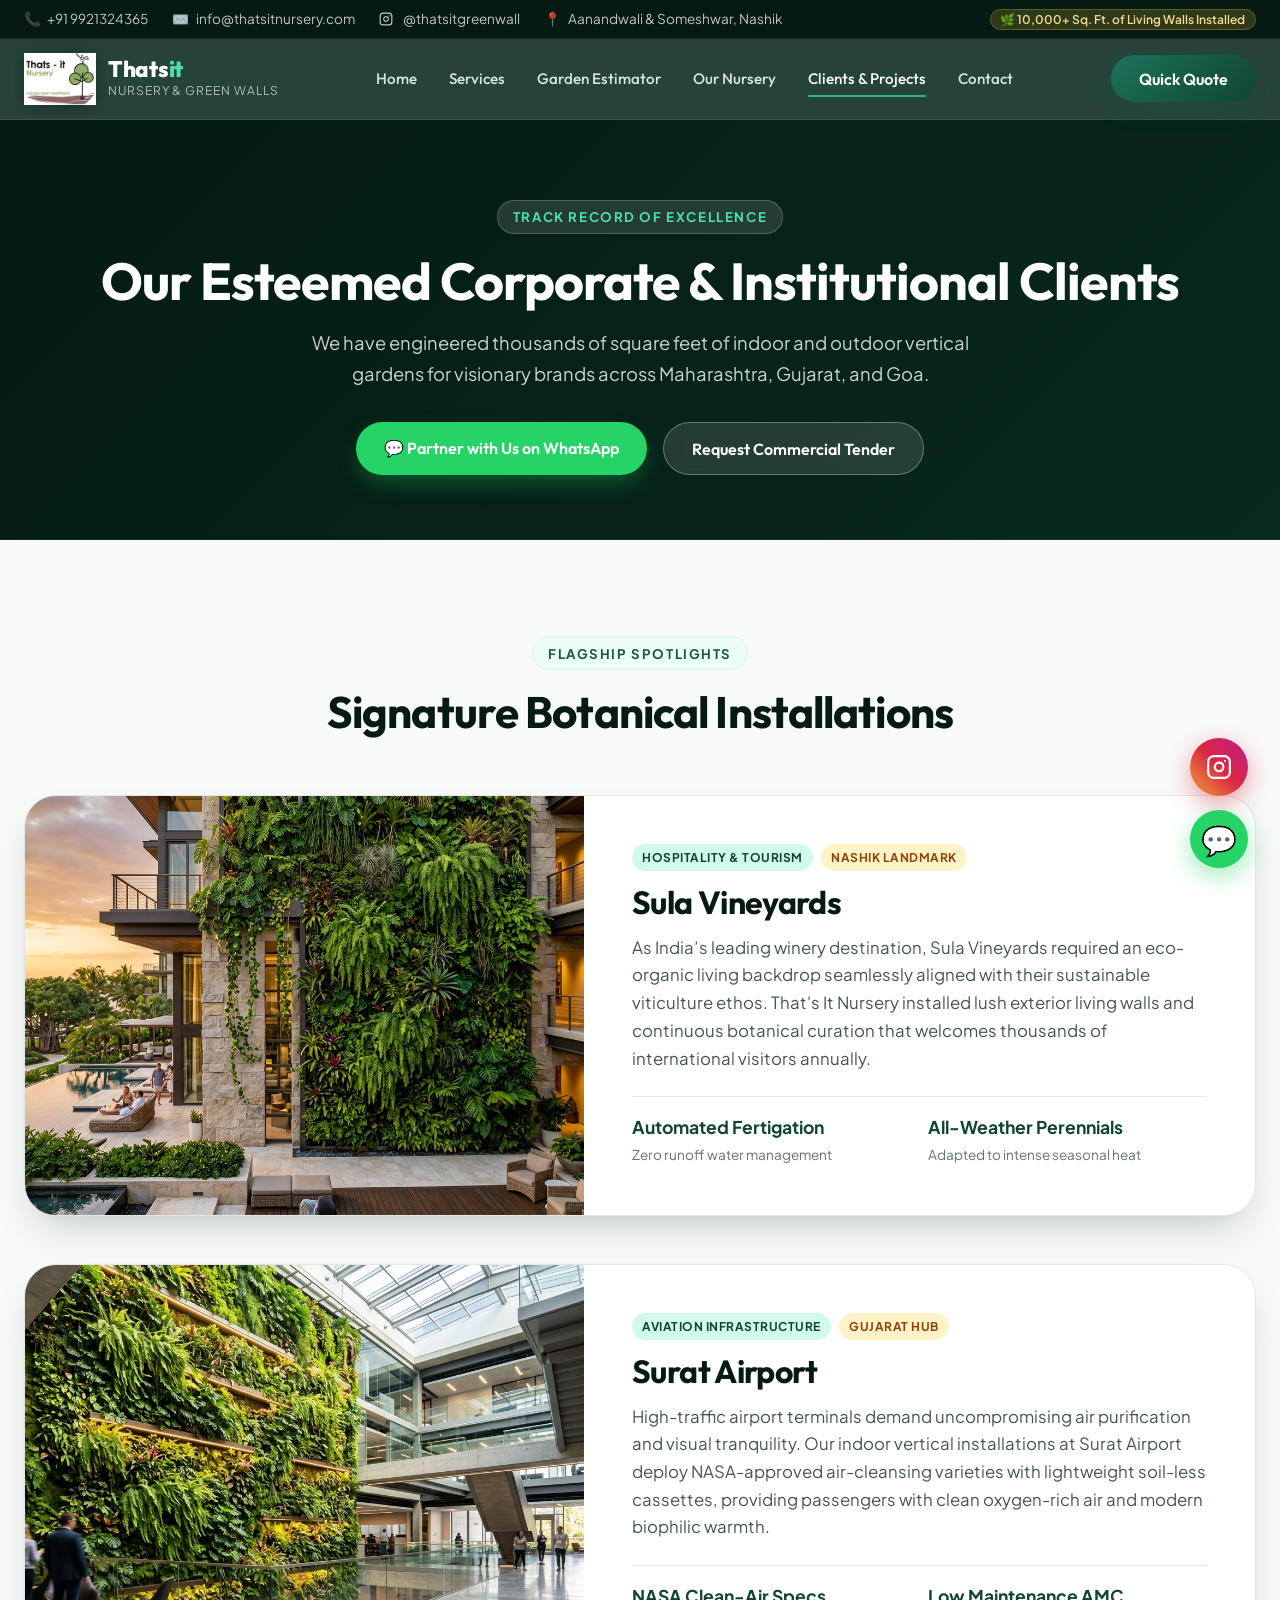
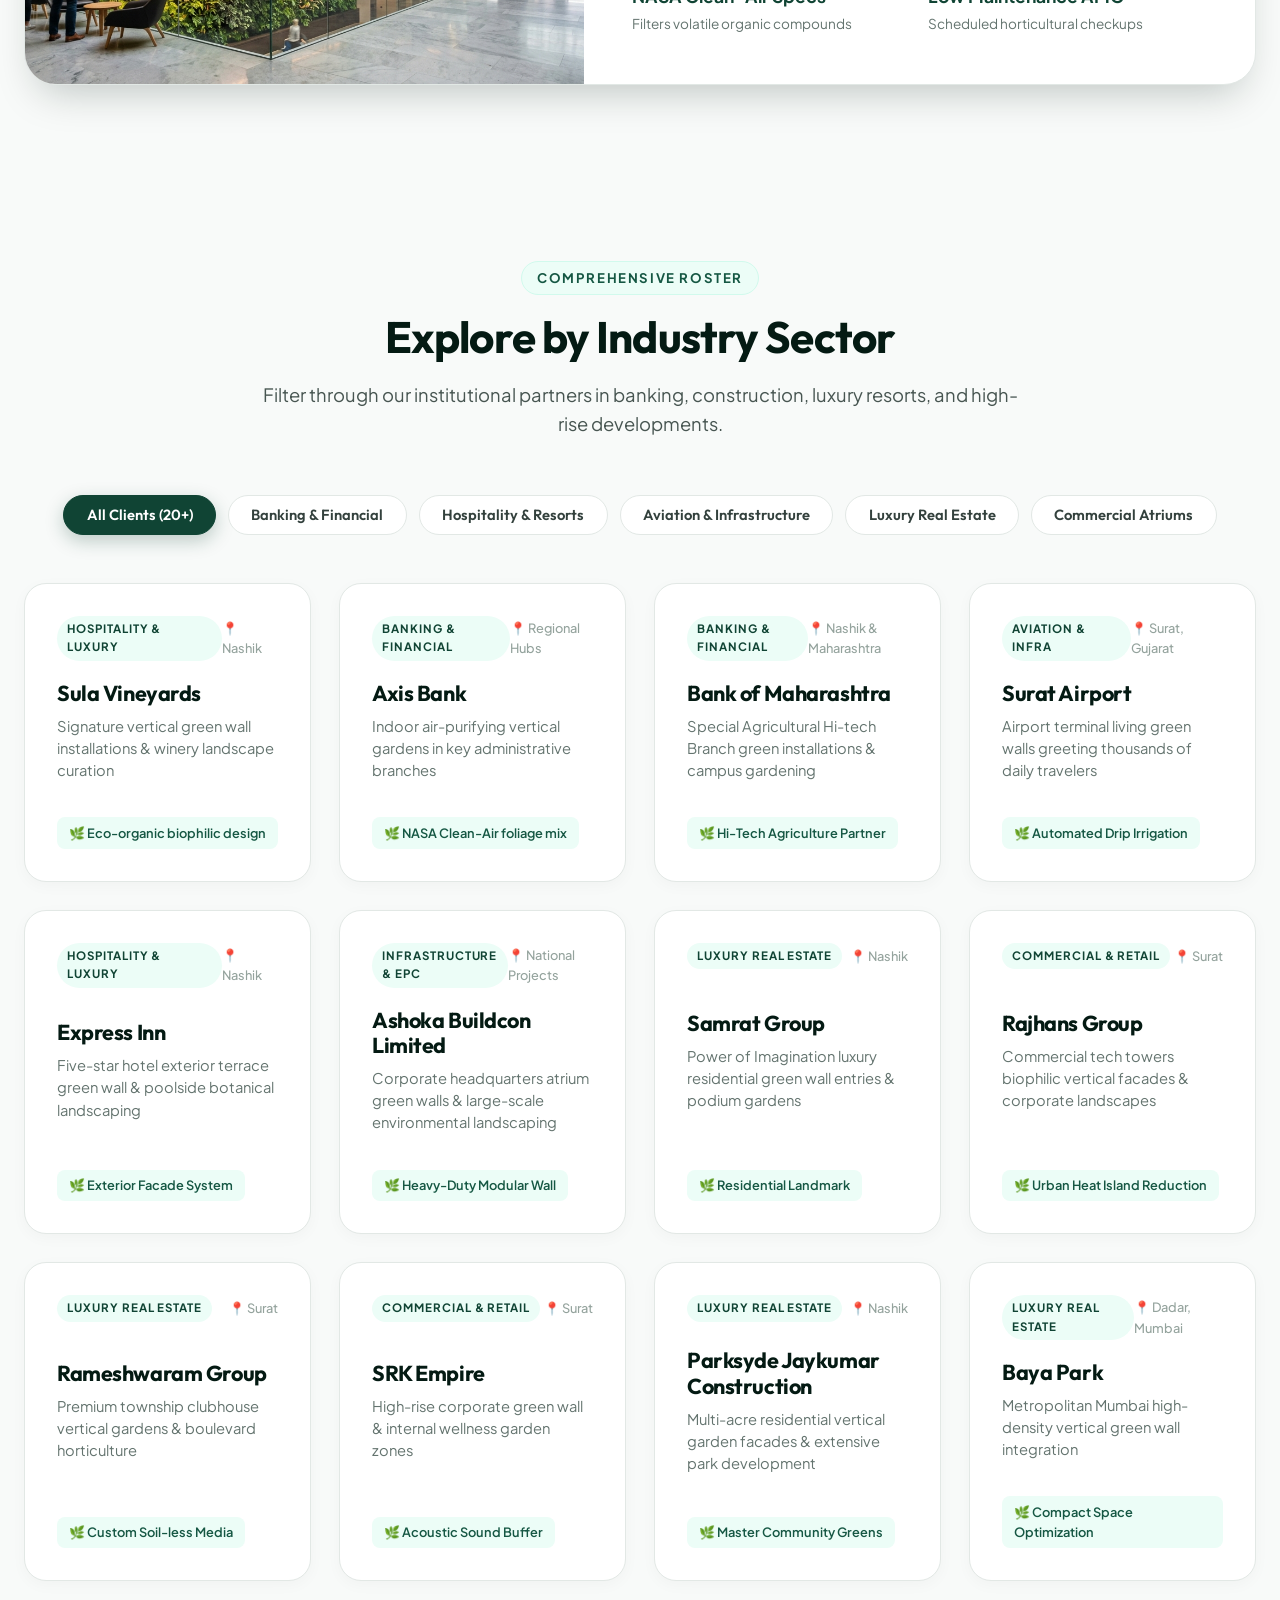
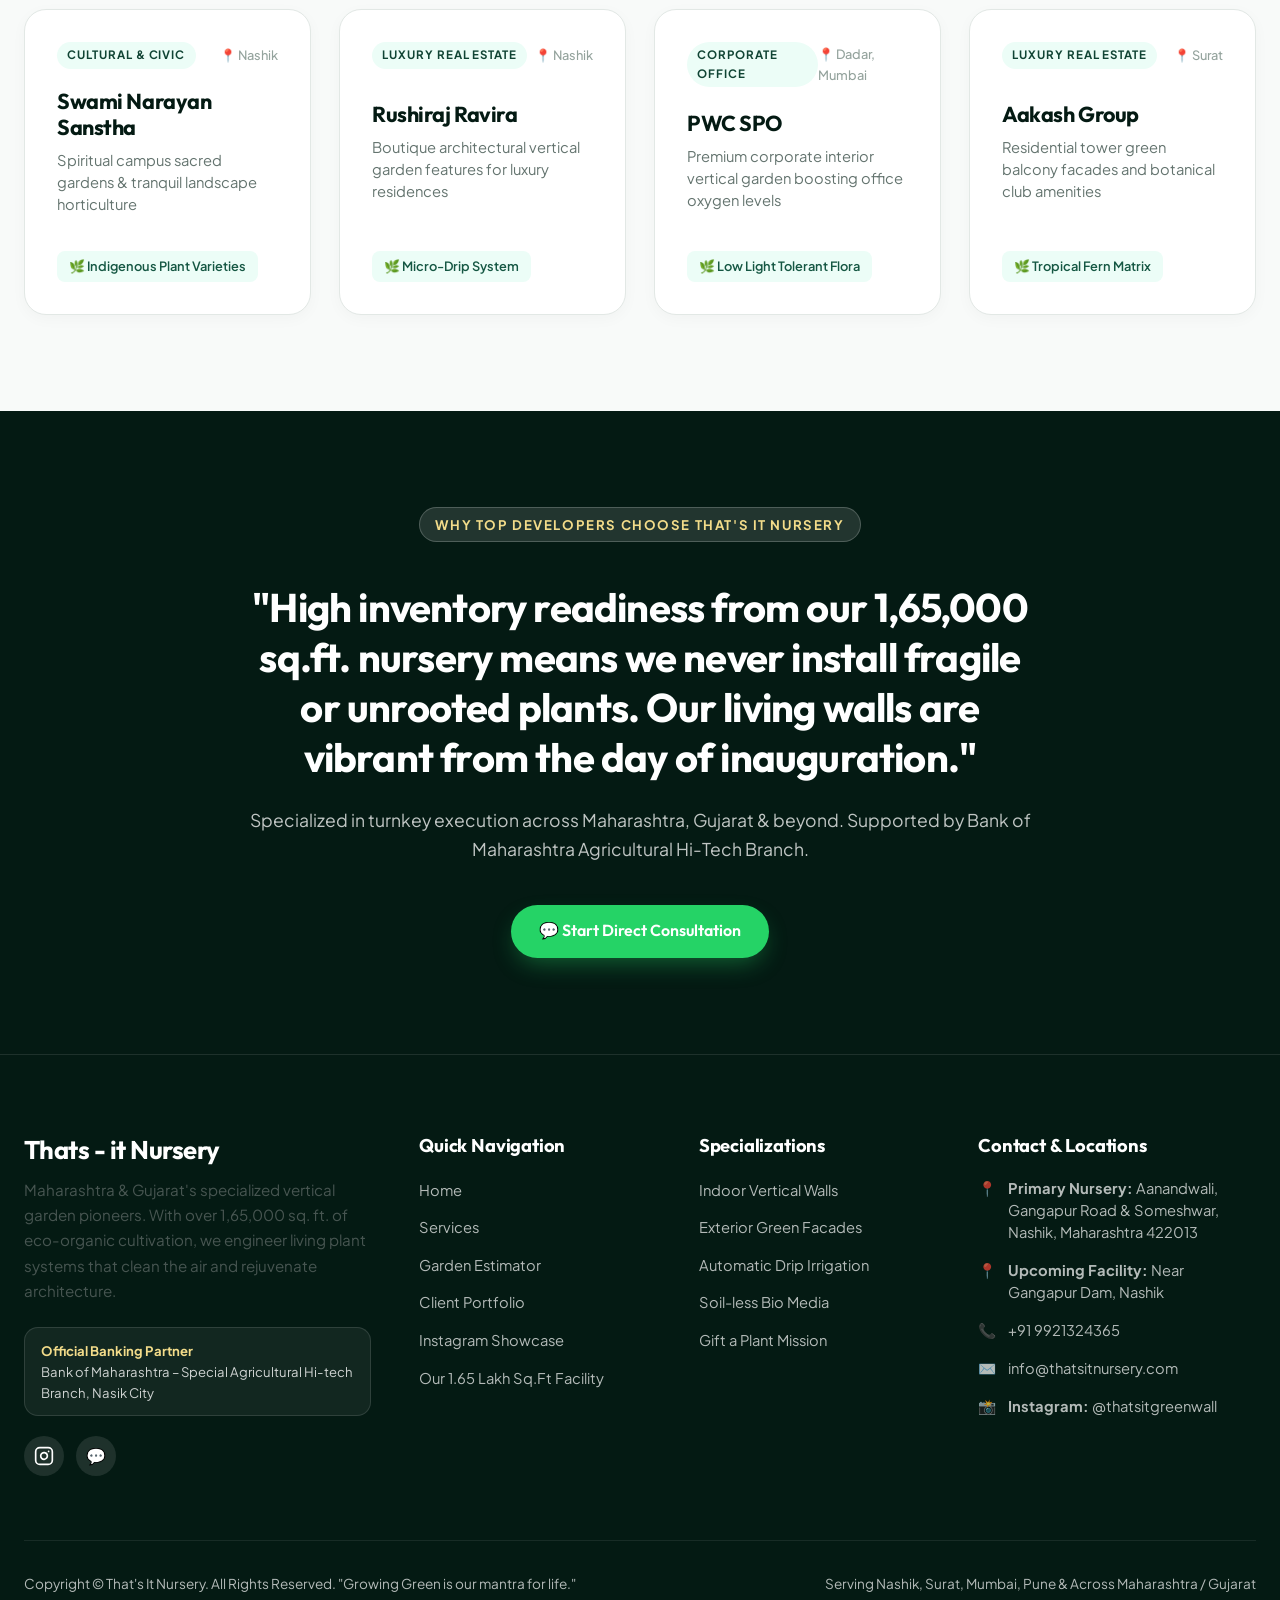
==== commit c1175541: "feat: add Instagram integration (@thatsitgreenwall) and showcase" ====
--- a/clients.html
+++ b/clients.html
@@ -97,8 +97,12 @@
         <a href="mailto:info@thatsitnursery.com" class="top-bar-item">
           <span>✉️</span> info@thatsitnursery.com
         </a>
+        <a href="https://www.instagram.com/thatsitgreenwall" target="_blank" rel="noopener noreferrer" class="top-bar-item">
+          <svg width="14" height="14" viewBox="0 0 24 24" fill="none" stroke="currentColor" stroke-width="2" stroke-linecap="round" stroke-linejoin="round" style="vertical-align: -2px; margin-right: 4px;"><rect width="20" height="20" x="2" y="2" rx="5" ry="5"/><path d="M16 11.37A4 4 0 1 1 12.63 8 4 4 0 0 1 16 11.37z"/><line x1="17.5" x2="17.51" y1="6.5" y2="6.5"/></svg>
+          @thatsitgreenwall
+        </a>
         <span class="top-bar-item">
-          <span>📍</span> Aanandwali, Gangapur Road & Someshwar, Nashik
+          <span>📍</span> Aanandwali & Someshwar, Nashik
         </span>
       </div>
       <div>
@@ -315,10 +319,17 @@
     </div>
   </main>
 
-  <!-- Floating WhatsApp Action Button -->
-  <a href="https://wa.me/919921324365?text=Hello%20Thats%20It%20Nursery,%20I%20am%20interested%20in%20your%20vertical%20gardens%20and%20nursery%20services." target="_blank" rel="noopener noreferrer" class="floating-whatsapp pulse-animation" aria-label="Chat on WhatsApp">
-    💬
-  </a>
+  <!-- Floating Action Dock (Instagram & WhatsApp) -->
+  <div class="floating-actions-dock" aria-label="Social and Chat Contacts">
+    <a href="https://www.instagram.com/thatsitgreenwall" target="_blank" rel="noopener noreferrer" class="floating-action-btn floating-instagram" aria-label="Follow on Instagram">
+      <svg viewBox="0 0 24 24" fill="none" stroke="currentColor" stroke-width="2" stroke-linecap="round" stroke-linejoin="round"><rect width="20" height="20" x="2" y="2" rx="5" ry="5"/><path d="M16 11.37A4 4 0 1 1 12.63 8 4 4 0 0 1 16 11.37z"/><line x1="17.5" x2="17.51" y1="6.5" y2="6.5"/></svg>
+      <span class="btn-tooltip">Follow @thatsitgreenwall</span>
+    </a>
+    <a href="https://wa.me/919921324365?text=Hello%20Thats%20It%20Nursery,%20I%20am%20interested%20in%20your%20vertical%20gardens%20and%20nursery%20services." target="_blank" rel="noopener noreferrer" class="floating-action-btn floating-whatsapp pulse-animation" aria-label="Chat on WhatsApp">
+      💬
+      <span class="btn-tooltip">Chat on WhatsApp</span>
+    </a>
+  </div>
 
   <!-- Footer -->
   <footer class="site-footer" id="contact">
@@ -333,6 +344,14 @@
             <strong>Official Banking Partner</strong>
             Bank of Maharashtra – Special Agricultural Hi-tech Branch, Nasik City
           </div>
+          <div class="footer-social-bar">
+            <a href="https://www.instagram.com/thatsitgreenwall" target="_blank" rel="noopener noreferrer" class="footer-social-link insta" aria-label="Follow That's It Nursery on Instagram">
+              <svg width="20" height="20" viewBox="0 0 24 24" fill="none" stroke="currentColor" stroke-width="2" stroke-linecap="round" stroke-linejoin="round"><rect width="20" height="20" x="2" y="2" rx="5" ry="5"/><path d="M16 11.37A4 4 0 1 1 12.63 8 4 4 0 0 1 16 11.37z"/><line x1="17.5" x2="17.51" y1="6.5" y2="6.5"/></svg>
+            </a>
+            <a href="https://wa.me/919921324365?text=Hello%20Thats%20It%20Nursery,%20I%20am%20interested%20in%20your%20vertical%20gardens." target="_blank" rel="noopener noreferrer" class="footer-social-link whatsapp" aria-label="Chat on WhatsApp">
+              💬
+            </a>
+          </div>
         </div>
 
         <div>
@@ -342,6 +361,7 @@
             <li><a href="index.html#services">Services</a></li>
             <li><a href="index.html#calculator">Garden Estimator</a></li>
             <li><a href="clients.html">Client Portfolio</a></li>
+            <li><a href="index.html#instagram">Instagram Showcase</a></li>
             <li><a href="index.html#facility">Our 1.65 Lakh Sq.Ft Facility</a></li>
           </ul>
         </div>
@@ -376,6 +396,10 @@
               <span>✉️</span>
               <span><a href="mailto:info@thatsitnursery.com">info@thatsitnursery.com</a></span>
             </div>
+            <div class="footer-contact-item">
+              <span>📸</span>
+              <span><strong>Instagram:</strong> <a href="https://www.instagram.com/thatsitgreenwall" target="_blank" rel="noopener noreferrer">@thatsitgreenwall</a></span>
+            </div>
           </div>
         </div>
       </div>
--- a/styles/main.css
+++ b/styles/main.css
@@ -260,6 +260,19 @@
   box-shadow: 0 14px 28px -6px rgba(37, 211, 102, 0.6);
 }
 
+.btn-instagram {
+  background: linear-gradient(45deg, #f09433 0%, #e6683c 25%, #dc2743 50%, #cc2366 75%, #bc1888 100%);
+  color: var(--white);
+  box-shadow: 0 10px 24px -6px rgba(220, 39, 67, 0.45);
+}
+
+.btn-instagram:hover {
+  background: linear-gradient(45deg, #e6683c 0%, #dc2743 25%, #cc2366 50%, #bc1888 75%, #8a1f7d 100%);
+  transform: translateY(-2px);
+  box-shadow: 0 14px 28px -6px rgba(220, 39, 67, 0.65);
+  color: var(--white);
+}
+
 /* Badge Utilities */
 .badge {
   display: inline-flex;
--- a/styles/components.css
+++ b/styles/components.css
@@ -1034,31 +1034,335 @@
   }
 }
 
-/* ==========================================================================
-   FLOATING WHATSAPP BUTTON & MODALS
-   ========================================================================== */
-.floating-whatsapp {
+/* Floating Action Dock (WhatsApp & Instagram) */
+.floating-actions-dock {
   position: fixed;
   bottom: 2rem;
   right: 2rem;
   z-index: 999;
-  width: 62px;
-  height: 62px;
+  display: flex;
+  flex-direction: column;
+  gap: 0.85rem;
+  align-items: center;
+}
+
+.floating-action-btn {
+  width: 58px;
+  height: 58px;
   border-radius: 50%;
+  display: flex;
+  align-items: center;
+  justify-content: center;
+  position: relative;
+  transition: transform var(--transition-fast), box-shadow var(--transition-fast);
+  cursor: pointer;
+  text-decoration: none;
+}
+
+.floating-whatsapp {
   background: #25d366;
   color: var(--white);
-  display: flex;
-  align-items: center;
-  justify-content: center;
-  font-size: 2rem;
-  box-shadow: 0 8px 24px rgba(37, 211, 102, 0.5);
-  transition: all var(--transition-fast);
-  cursor: pointer;
+  font-size: 1.8rem;
+  box-shadow: 0 8px 24px rgba(37, 211, 102, 0.45);
 }
 
 .floating-whatsapp:hover {
   transform: scale(1.1);
   box-shadow: 0 12px 30px rgba(37, 211, 102, 0.7);
+}
+
+.floating-instagram {
+  background: linear-gradient(45deg, #f09433 0%, #e6683c 25%, #dc2743 50%, #cc2366 75%, #bc1888 100%);
+  color: var(--white);
+  box-shadow: 0 8px 24px rgba(220, 39, 67, 0.45);
+}
+
+.floating-instagram:hover {
+  transform: scale(1.1);
+  box-shadow: 0 12px 30px rgba(220, 39, 67, 0.7);
+}
+
+.floating-action-btn svg {
+  width: 26px;
+  height: 26px;
+}
+
+/* Floating button tooltips */
+.floating-action-btn .btn-tooltip {
+  position: absolute;
+  right: calc(100% + 12px);
+  background: var(--emerald-950);
+  color: var(--white);
+  padding: 0.35rem 0.75rem;
+  border-radius: var(--radius-sm);
+  font-size: 0.78rem;
+  font-weight: 600;
+  white-space: nowrap;
+  opacity: 0;
+  pointer-events: none;
+  transform: translateX(8px);
+  transition: all var(--transition-fast);
+  box-shadow: 0 4px 12px rgba(0, 0, 0, 0.2);
+}
+
+.floating-action-btn:hover .btn-tooltip {
+  opacity: 1;
+  transform: translateX(0);
+}
+
+@media (max-width: 576px) {
+  .floating-actions-dock {
+    bottom: 1.25rem;
+    right: 1.25rem;
+  }
+  .floating-action-btn {
+    width: 52px;
+    height: 52px;
+  }
+  .floating-action-btn .btn-tooltip {
+    display: none;
+  }
+}
+
+/* ==========================================================================
+   INSTAGRAM SHOWCASE & FEED COMPONENT
+   ========================================================================== */
+.instagram-section {
+  background: linear-gradient(180deg, var(--white) 0%, var(--emerald-50) 100%);
+  border-top: 1px solid var(--emerald-100);
+  border-bottom: 1px solid var(--emerald-100);
+  position: relative;
+  overflow: hidden;
+}
+
+.insta-header {
+  display: flex;
+  justify-content: space-between;
+  align-items: flex-end;
+  margin-bottom: 2.5rem;
+  flex-wrap: wrap;
+  gap: 1.5rem;
+}
+
+.insta-brand-pill {
+  display: inline-flex;
+  align-items: center;
+  gap: 0.5rem;
+  padding: 0.4rem 0.9rem;
+  background: rgba(220, 39, 67, 0.1);
+  color: #dc2743;
+  border: 1px solid rgba(220, 39, 67, 0.2);
+  border-radius: var(--radius-full);
+  font-size: 0.85rem;
+  font-weight: 700;
+  margin-bottom: 0.75rem;
+}
+
+.insta-grid {
+  display: grid;
+  grid-template-columns: repeat(4, 1fr);
+  gap: 1.25rem;
+  margin-bottom: 2.5rem;
+}
+
+.insta-card {
+  position: relative;
+  border-radius: var(--radius-lg);
+  overflow: hidden;
+  aspect-ratio: 1 / 1;
+  box-shadow: 0 6px 18px rgba(0, 0, 0, 0.08);
+  display: block;
+  text-decoration: none;
+  background: var(--emerald-900);
+}
+
+.insta-card img {
+  width: 100%;
+  height: 100%;
+  object-fit: cover;
+  transition: transform var(--transition-slow);
+}
+
+.insta-card-badge {
+  position: absolute;
+  top: 0.85rem;
+  left: 0.85rem;
+  background: rgba(0, 0, 0, 0.55);
+  backdrop-filter: blur(4px);
+  color: var(--white);
+  padding: 0.25rem 0.6rem;
+  border-radius: var(--radius-full);
+  font-size: 0.72rem;
+  font-weight: 600;
+  letter-spacing: 0.02em;
+  z-index: 2;
+}
+
+.insta-type-icon {
+  position: absolute;
+  top: 0.85rem;
+  right: 0.85rem;
+  width: 28px;
+  height: 28px;
+  background: rgba(0, 0, 0, 0.55);
+  backdrop-filter: blur(4px);
+  color: var(--white);
+  border-radius: 50%;
+  display: flex;
+  align-items: center;
+  justify-content: center;
+  font-size: 0.8rem;
+  z-index: 2;
+}
+
+.insta-overlay {
+  position: absolute;
+  inset: 0;
+  background: linear-gradient(to top, rgba(4, 26, 19, 0.92) 0%, rgba(220, 39, 67, 0.6) 60%, rgba(240, 148, 51, 0.3) 100%);
+  display: flex;
+  flex-direction: column;
+  justify-content: flex-end;
+  padding: 1.25rem;
+  opacity: 0;
+  transition: opacity var(--transition-normal);
+  z-index: 3;
+}
+
+.insta-card:hover .insta-overlay {
+  opacity: 1;
+}
+
+.insta-card:hover img {
+  transform: scale(1.08);
+}
+
+.insta-overlay-text {
+  color: var(--white);
+  font-size: 0.85rem;
+  line-height: 1.4;
+  margin-bottom: 0.75rem;
+  display: -webkit-box;
+  -webkit-line-clamp: 3;
+  -webkit-box-orient: vertical;
+  overflow: hidden;
+}
+
+.insta-overlay-meta {
+  display: flex;
+  justify-content: space-between;
+  align-items: center;
+  color: var(--gold-300);
+  font-size: 0.8rem;
+  font-weight: 600;
+}
+
+.insta-cta-box {
+  background: var(--white);
+  border: 1.5px dashed var(--emerald-200);
+  border-radius: var(--radius-lg);
+  padding: 1.75rem 2rem;
+  display: flex;
+  align-items: center;
+  justify-content: space-between;
+  flex-wrap: wrap;
+  gap: 1.25rem;
+  box-shadow: 0 4px 16px rgba(0, 0, 0, 0.04);
+}
+
+.insta-cta-info {
+  display: flex;
+  align-items: center;
+  gap: 1.25rem;
+}
+
+.insta-cta-avatar {
+  width: 56px;
+  height: 56px;
+  border-radius: 50%;
+  padding: 3px;
+  background: linear-gradient(45deg, #f09433, #dc2743, #cc2366);
+  display: flex;
+  align-items: center;
+  justify-content: center;
+}
+
+.insta-cta-avatar img {
+  width: 100%;
+  height: 100%;
+  border-radius: 50%;
+  object-fit: cover;
+  border: 2px solid var(--white);
+}
+
+.insta-cta-handle {
+  font-family: var(--font-heading);
+  font-weight: 800;
+  font-size: 1.15rem;
+  color: var(--emerald-950);
+}
+
+.insta-cta-handle span {
+  color: #dc2743;
+}
+
+.insta-cta-desc {
+  font-size: 0.85rem;
+  color: var(--gray-600);
+}
+
+@media (max-width: 992px) {
+  .insta-grid {
+    grid-template-columns: repeat(2, 1fr);
+  }
+}
+
+@media (max-width: 576px) {
+  .insta-grid {
+    grid-template-columns: 1fr;
+    gap: 1rem;
+  }
+  .insta-cta-box {
+    flex-direction: column;
+    text-align: center;
+  }
+  .insta-cta-info {
+    flex-direction: column;
+    text-align: center;
+  }
+}
+
+.footer-social-bar {
+  display: flex;
+  align-items: center;
+  gap: 0.75rem;
+  margin-top: 1.25rem;
+}
+
+.footer-social-link {
+  width: 40px;
+  height: 40px;
+  border-radius: 50%;
+  background: rgba(255, 255, 255, 0.1);
+  color: var(--white);
+  display: flex;
+  align-items: center;
+  justify-content: center;
+  transition: all var(--transition-fast);
+  text-decoration: none;
+}
+
+.footer-social-link:hover {
+  background: var(--emerald-500);
+  color: var(--white);
+  transform: translateY(-3px);
+}
+
+.footer-social-link.insta:hover {
+  background: linear-gradient(45deg, #f09433, #dc2743, #bc1888);
+}
+
+.footer-social-link.whatsapp:hover {
+  background: #25d366;
 }
 
 /* Modal Dialog */
